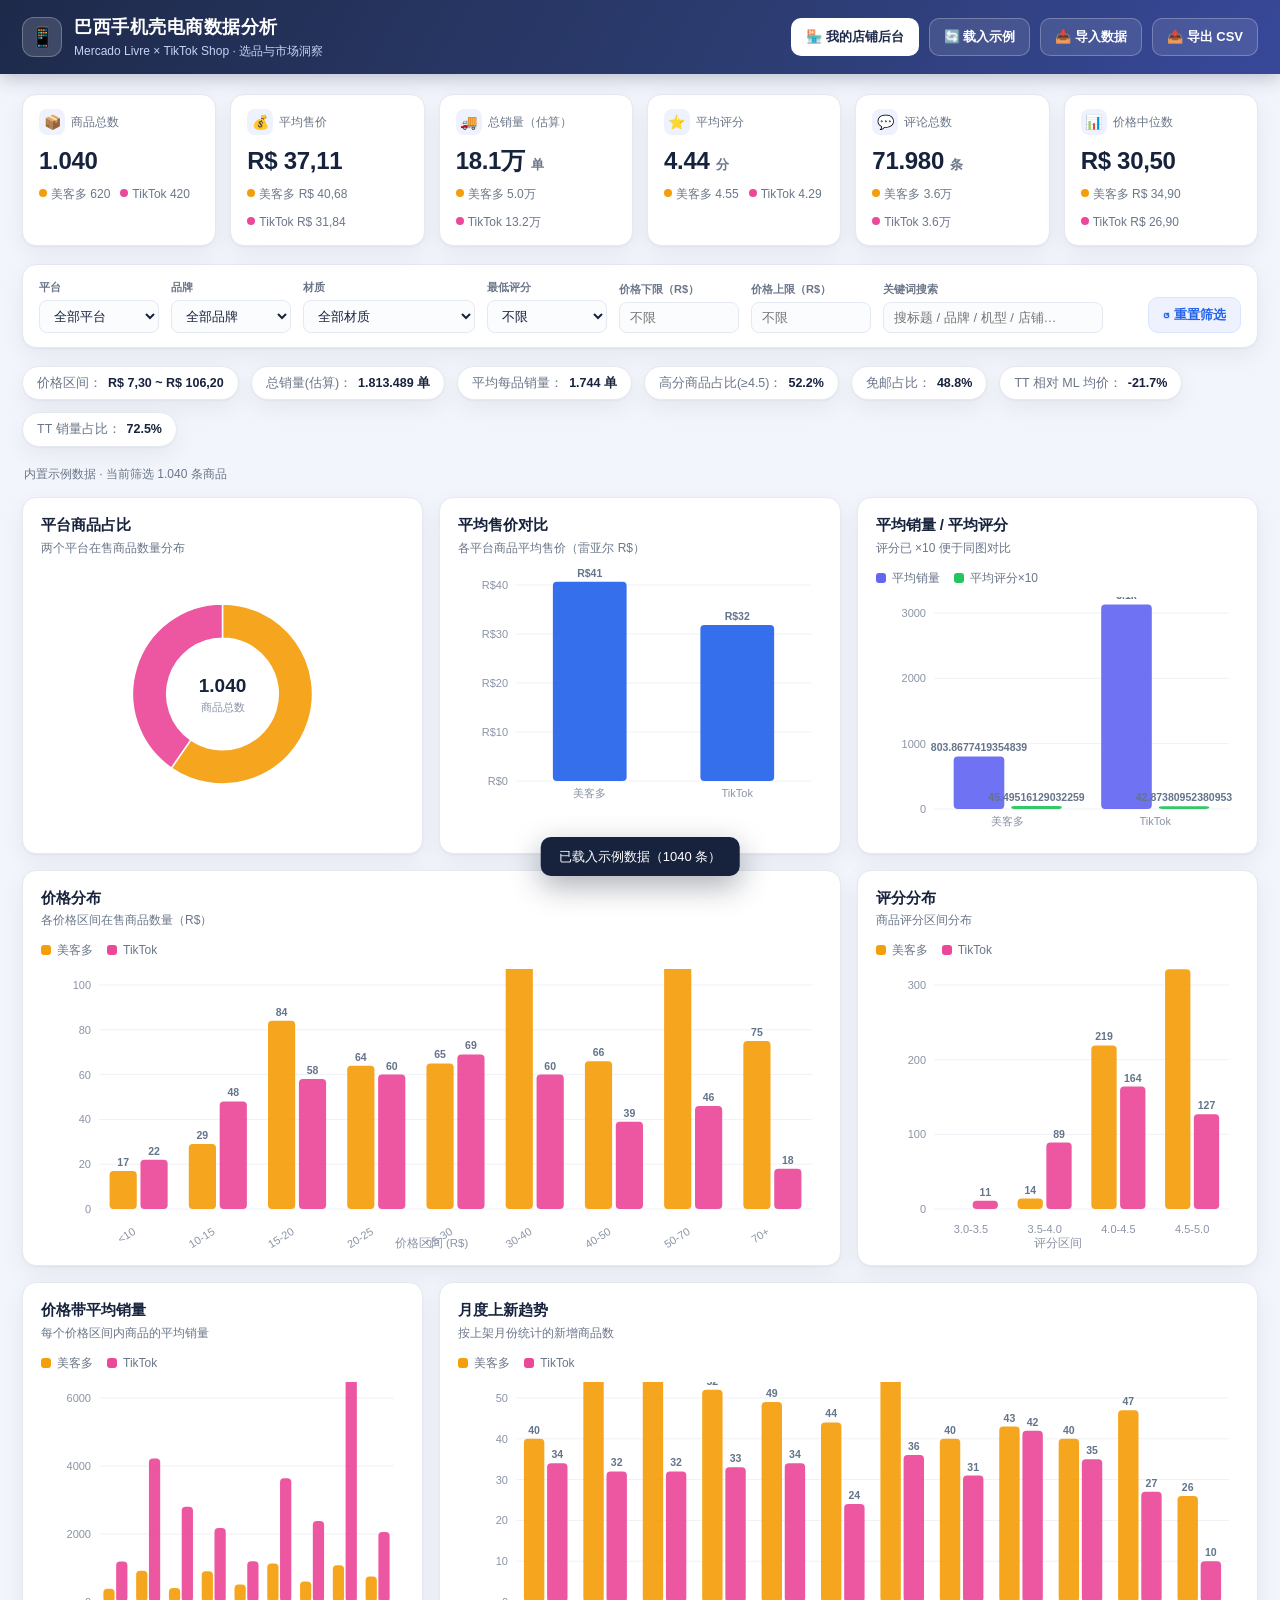
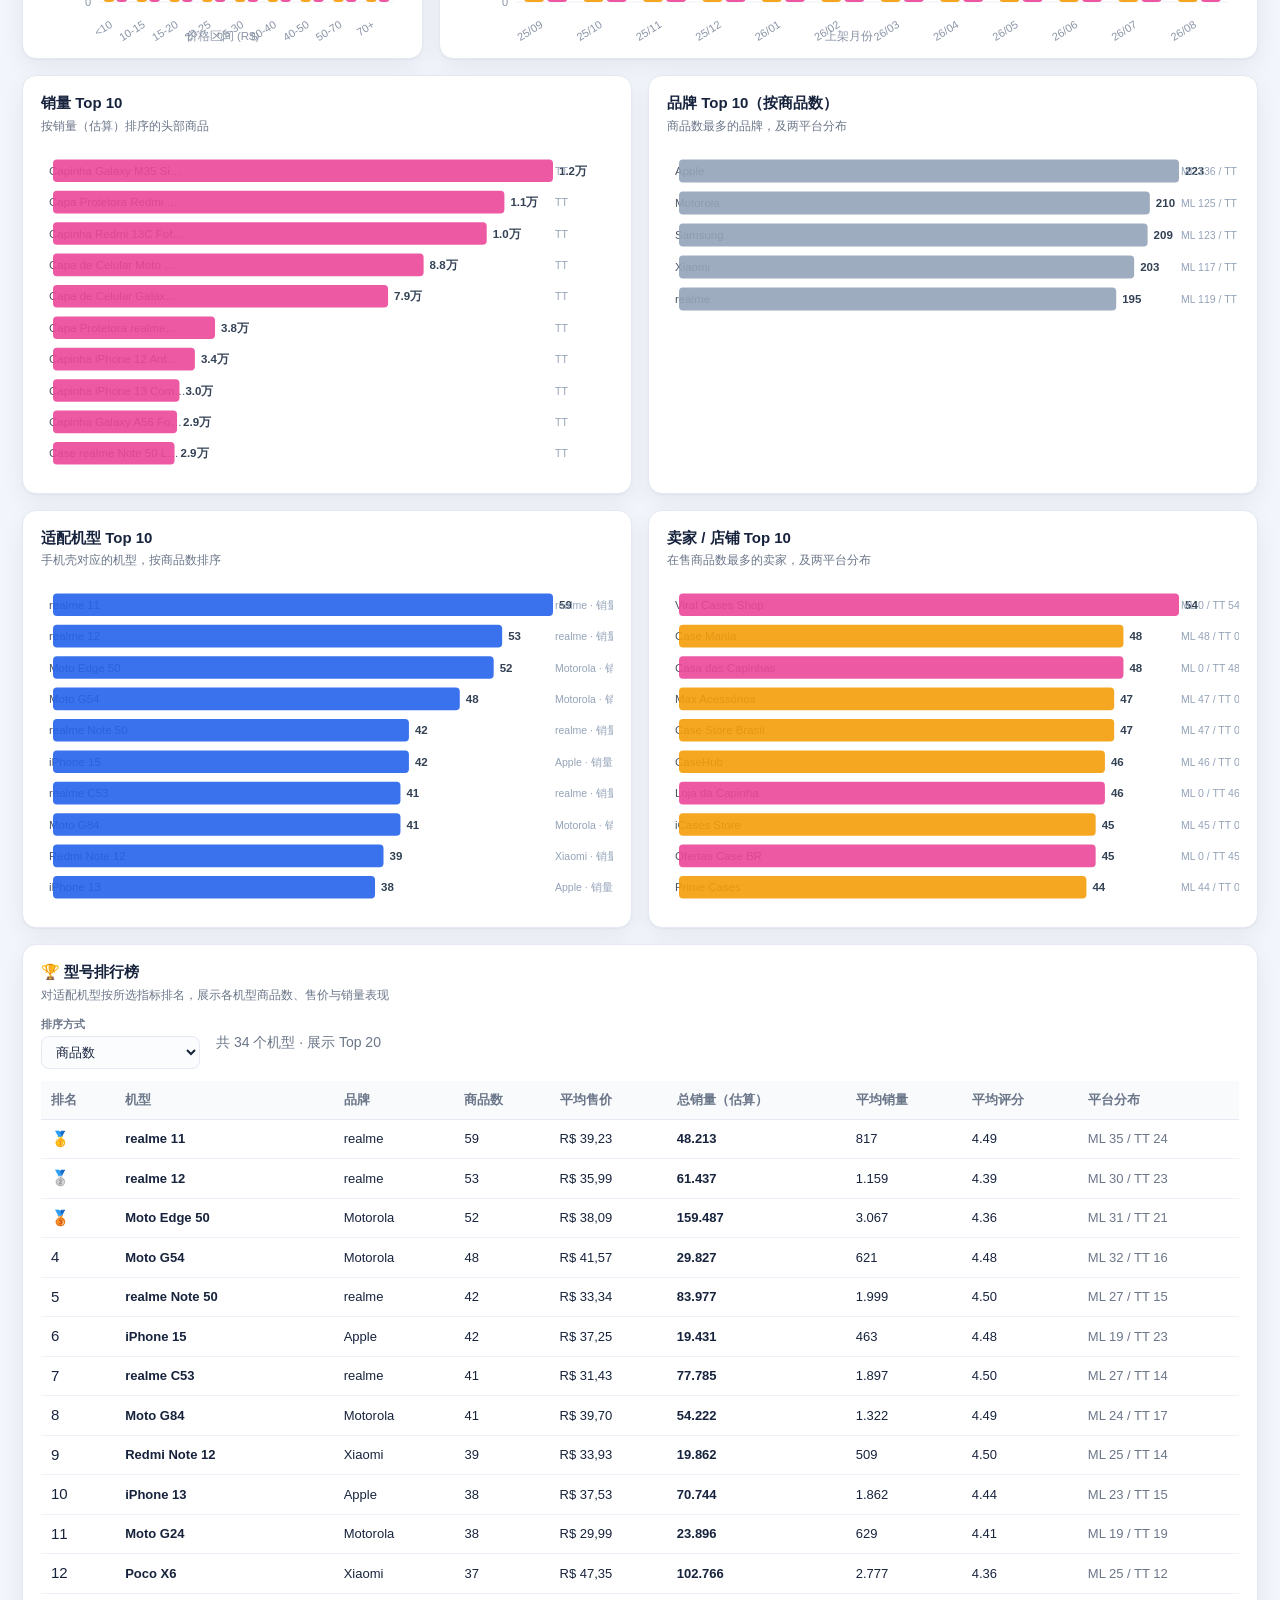
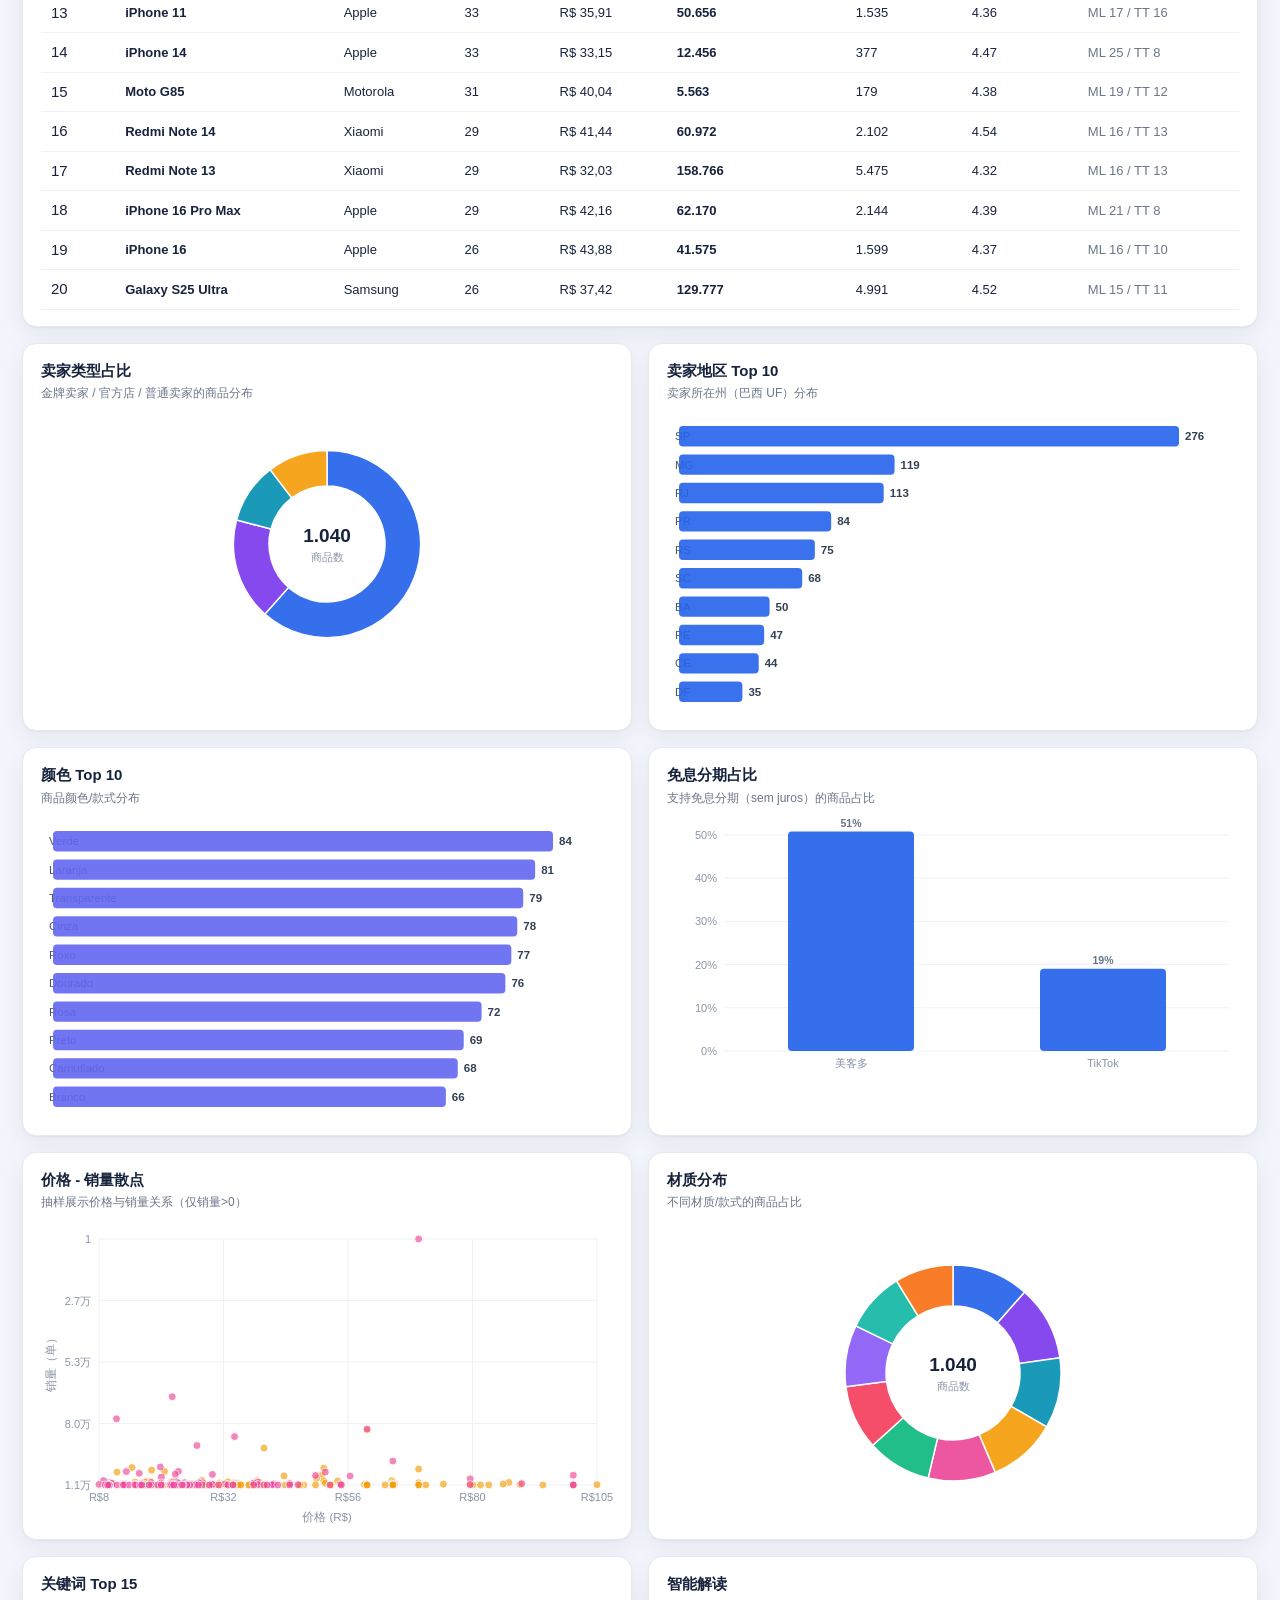
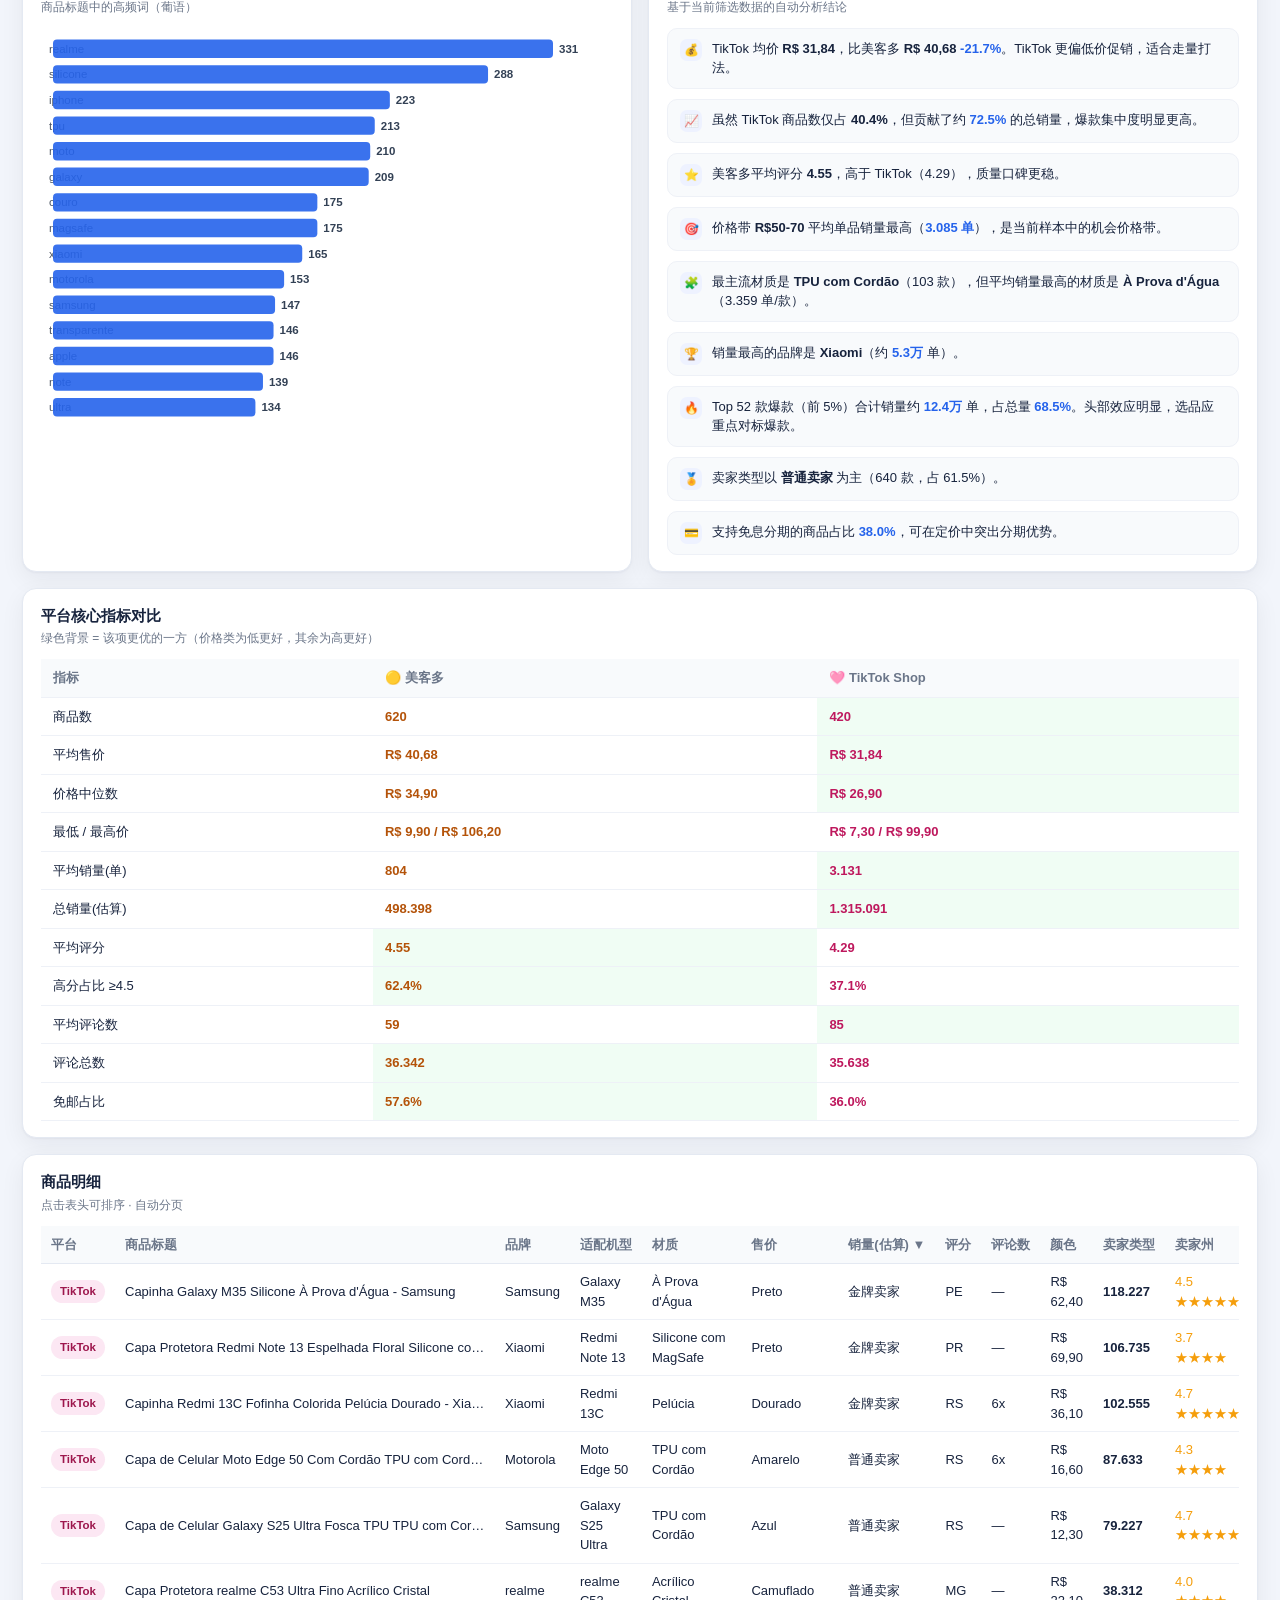
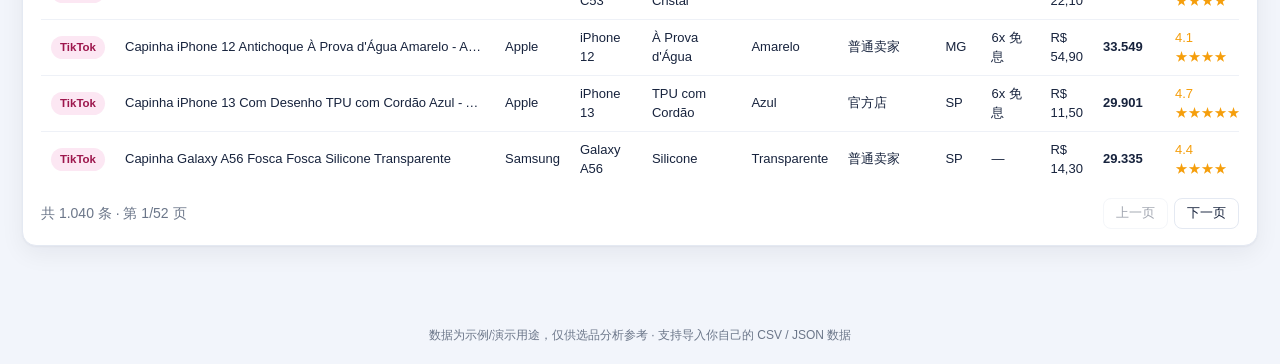
==== index.html @ af6b297b "发布：巴西电商数据分析面板（市场/店铺/智能诊断）" ====
<!DOCTYPE html>
<html lang="zh-CN">
<head>
<meta charset="UTF-8">
<meta name="viewport" content="width=device-width, initial-scale=1">
<title>巴西手机壳电商数据分析 · 美客多 &amp; TikTok</title>
<link rel="stylesheet" href="css/style.css">
</head>
<body>

<!-- 顶部 -->
<header class="app-header">
  <div class="header-inner">
    <div class="brand">
      <div class="logo">📱</div>
      <div>
        <h1>巴西手机壳电商数据分析</h1>
        <div class="sub">Mercado Livre × TikTok Shop · 选品与市场洞察</div>
      </div>
    </div>
    <div class="header-actions">
      <a class="btn btn-primary" href="seller.html">🏪 我的店铺后台</a>
      <button class="btn btn-ghost" id="btn-sample">🔄 载入示例</button>
      <button class="btn btn-ghost" id="btn-import">📥 导入数据</button>
      <button class="btn btn-ghost" id="btn-export">📤 导出 CSV</button>
    </div>
  </div>
</header>

<main class="main">

  <!-- 指标卡 -->
  <section class="kpi-grid">
    <div class="kpi-card" id="kpi-total">
      <div class="kpi-label"><span class="kpi-icon">📦</span>商品总数</div>
      <div class="kpi-value">–</div>
      <div class="kpi-sub"></div>
    </div>
    <div class="kpi-card" id="kpi-price">
      <div class="kpi-label"><span class="kpi-icon">💰</span>平均售价</div>
      <div class="kpi-value">–</div>
      <div class="kpi-sub"></div>
    </div>
    <div class="kpi-card" id="kpi-sales">
      <div class="kpi-label"><span class="kpi-icon">🚚</span>总销量（估算）</div>
      <div class="kpi-value">–</div>
      <div class="kpi-sub"></div>
    </div>
    <div class="kpi-card" id="kpi-rating">
      <div class="kpi-label"><span class="kpi-icon">⭐</span>平均评分</div>
      <div class="kpi-value">–</div>
      <div class="kpi-sub"></div>
    </div>
    <div class="kpi-card" id="kpi-reviews">
      <div class="kpi-label"><span class="kpi-icon">💬</span>评论总数</div>
      <div class="kpi-value">–</div>
      <div class="kpi-sub"></div>
    </div>
    <div class="kpi-card" id="kpi-median">
      <div class="kpi-label"><span class="kpi-icon">📊</span>价格中位数</div>
      <div class="kpi-value">–</div>
      <div class="kpi-sub"></div>
    </div>
  </section>

  <!-- 筛选 -->
  <section class="filter-bar">
    <div class="filter-group">
      <label>平台</label>
      <select id="f-platform">
        <option value="all">全部平台</option>
        <option value="Mercado Livre">美客多</option>
        <option value="TikTok Shop">TikTok Shop</option>
      </select>
    </div>
    <div class="filter-group">
      <label>品牌</label>
      <select id="f-brand"></select>
    </div>
    <div class="filter-group">
      <label>材质</label>
      <select id="f-material"></select>
    </div>
    <div class="filter-group">
      <label>最低评分</label>
      <select id="f-rating">
        <option value="0">不限</option>
        <option value="3">3.0 分以上</option>
        <option value="3.5">3.5 分以上</option>
        <option value="4">4.0 分以上</option>
        <option value="4.5">4.5 分以上</option>
      </select>
    </div>
    <div class="filter-group input-price">
      <label>价格下限（R$）</label>
      <input id="f-min-price" type="number" min="0" placeholder="不限">
    </div>
    <div class="filter-group input-price">
      <label>价格上限（R$）</label>
      <input id="f-max-price" type="number" min="0" placeholder="不限">
    </div>
    <div class="filter-group search">
      <label>关键词搜索</label>
      <input id="f-keyword" type="text" placeholder="搜标题 / 品牌 / 机型 / 店铺…">
    </div>
    <button class="btn btn-soft filter-reset" id="btn-reset">↺ 重置筛选</button>
  </section>

  <!-- 汇总 -->
  <div class="summary-strip" id="summary-strip"></div>
  <div class="muted" id="range-info" style="font-size:12px;margin:2px 2px 14px"></div>

  <!-- 图表 -->
  <section class="charts-grid">

    <div class="panel col-4">
      <h2>平台商品占比</h2>
      <div class="panel-desc">两个平台在售商品数量分布</div>
      <div class="chart-box" id="chart-platform"></div>
    </div>

    <div class="panel col-4">
      <h2>平均售价对比</h2>
      <div class="panel-desc">各平台商品平均售价（雷亚尔 R$）</div>
      <div class="chart-box" id="chart-avg-price"></div>
    </div>

    <div class="panel col-4">
      <h2>平均销量 / 平均评分</h2>
      <div class="panel-desc">评分已 ×10 便于同图对比</div>
      <div class="legend">
        <span class="lg-item"><span class="lg-swatch" style="background:#6366f1"></span>平均销量</span>
        <span class="lg-item"><span class="lg-swatch" style="background:#22c55e"></span>平均评分×10</span>
      </div>
      <div class="chart-box" id="chart-avg-sales"></div>
    </div>

    <div class="panel col-8">
      <h2>价格分布</h2>
      <div class="panel-desc">各价格区间在售商品数量（R$）</div>
      <div class="legend">
        <span class="lg-item"><span class="lg-swatch" style="background:#f59e0b"></span>美客多</span>
        <span class="lg-item"><span class="lg-swatch" style="background:#ec4899"></span>TikTok</span>
      </div>
      <div class="chart-box" id="chart-price-hist"></div>
    </div>

    <div class="panel col-4">
      <h2>评分分布</h2>
      <div class="panel-desc">商品评分区间分布</div>
      <div class="legend">
        <span class="lg-item"><span class="lg-swatch" style="background:#f59e0b"></span>美客多</span>
        <span class="lg-item"><span class="lg-swatch" style="background:#ec4899"></span>TikTok</span>
      </div>
      <div class="chart-box" id="chart-rating-hist"></div>
    </div>

    <div class="panel col-4">
      <h2>价格带平均销量</h2>
      <div class="panel-desc">每个价格区间内商品的平均销量</div>
      <div class="legend">
        <span class="lg-item"><span class="lg-swatch" style="background:#f59e0b"></span>美客多</span>
        <span class="lg-item"><span class="lg-swatch" style="background:#ec4899"></span>TikTok</span>
      </div>
      <div class="chart-box" id="chart-band-sales"></div>
    </div>

    <div class="panel col-8">
      <h2>月度上新趋势</h2>
      <div class="panel-desc">按上架月份统计的新增商品数</div>
      <div class="legend">
        <span class="lg-item"><span class="lg-swatch" style="background:#f59e0b"></span>美客多</span>
        <span class="lg-item"><span class="lg-swatch" style="background:#ec4899"></span>TikTok</span>
      </div>
      <div class="chart-box" id="chart-monthly"></div>
    </div>

    <div class="panel col-6">
      <h2>销量 Top 10</h2>
      <div class="panel-desc">按销量（估算）排序的头部商品</div>
      <div class="chart-box" id="chart-top-sales"></div>
    </div>

    <div class="panel col-6">
      <h2>品牌 Top 10（按商品数）</h2>
      <div class="panel-desc">商品数最多的品牌，及两平台分布</div>
      <div class="chart-box" id="chart-top-brands"></div>
    </div>

    <div class="panel col-6">
      <h2>适配机型 Top 10</h2>
      <div class="panel-desc">手机壳对应的机型，按商品数排序</div>
      <div class="chart-box" id="chart-top-models"></div>
    </div>

    <div class="panel col-6">
      <h2>卖家 / 店铺 Top 10</h2>
      <div class="panel-desc">在售商品数最多的卖家，及两平台分布</div>
      <div class="chart-box" id="chart-top-sellers"></div>
    </div>

    <div class="panel col-12">
      <h2>🏆 型号排行榜</h2>
      <div class="panel-desc">对适配机型按所选指标排名，展示各机型商品数、售价与销量表现</div>
      <div class="rank-toolbar">
        <div class="filter-group">
          <label>排序方式</label>
          <select id="model-rank-sort">
            <option value="n">商品数</option>
            <option value="sales">总销量</option>
            <option value="avgSales">平均销量</option>
            <option value="avgRating">平均评分</option>
            <option value="avgPrice">平均售价（低→高）</option>
          </select>
        </div>
        <span class="muted" id="model-rank-count"></span>
      </div>
      <div class="table-wrap">
        <table class="data-table">
          <thead>
            <tr>
              <th>排名</th><th>机型</th><th>品牌</th><th>商品数</th><th>平均售价</th>
              <th>总销量（估算）</th><th>平均销量</th><th>平均评分</th><th>平台分布</th>
            </tr>
          </thead>
          <tbody id="model-rank-body"></tbody>
        </table>
      </div>
    </div>

    <div class="panel col-6">
      <h2>卖家类型占比</h2>
      <div class="panel-desc">金牌卖家 / 官方店 / 普通卖家的商品分布</div>
      <div class="chart-box" id="chart-seller-type"></div>
    </div>

    <div class="panel col-6">
      <h2>卖家地区 Top 10</h2>
      <div class="panel-desc">卖家所在州（巴西 UF）分布</div>
      <div class="chart-box" id="chart-state-dist"></div>
    </div>

    <div class="panel col-6">
      <h2>颜色 Top 10</h2>
      <div class="panel-desc">商品颜色/款式分布</div>
      <div class="chart-box" id="chart-color-dist"></div>
    </div>

    <div class="panel col-6">
      <h2>免息分期占比</h2>
      <div class="panel-desc">支持免息分期（sem juros）的商品占比</div>
      <div class="chart-box" id="chart-install-free"></div>
    </div>

    <div class="panel col-6">
      <h2>价格 - 销量散点</h2>
      <div class="panel-desc">抽样展示价格与销量关系（仅销量&gt;0）</div>
      <div class="chart-box" id="chart-scatter"></div>
    </div>

    <div class="panel col-6">
      <h2>材质分布</h2>
      <div class="panel-desc">不同材质/款式的商品占比</div>
      <div class="chart-box" id="chart-materials"></div>
    </div>

    <div class="panel col-6">
      <h2>关键词 Top 15</h2>
      <div class="panel-desc">商品标题中的高频词（葡语）</div>
      <div class="chart-box" id="chart-keywords"></div>
    </div>

    <div class="panel col-6">
      <h2>智能解读</h2>
      <div class="panel-desc">基于当前筛选数据的自动分析结论</div>
      <ul class="insights" id="insights"></ul>
    </div>

    <div class="panel col-12">
      <h2>平台核心指标对比</h2>
      <div class="panel-desc">绿色背景 = 该项更优的一方（价格类为低更好，其余为高更好）</div>
      <div class="table-wrap">
        <table class="compare-table">
          <thead>
            <tr><th>指标</th><th>🟡 美客多</th><th>🩷 TikTok Shop</th></tr>
          </thead>
          <tbody id="compare-body"></tbody>
        </table>
      </div>
    </div>

    <div class="panel col-12">
      <h2>商品明细</h2>
      <div class="panel-desc">点击表头可排序 · 自动分页</div>
      <div class="table-wrap" style="max-height:560px;overflow:auto">
        <table class="data-table">
          <thead id="table-head"></thead>
          <tbody id="table-body"></tbody>
        </table>
      </div>
      <div class="pager" id="pager"><span id="table-count" style="display:none"></span></div>
    </div>

  </section>
</main>

<footer class="app-footer">
  数据为示例/演示用途，仅供选品分析参考 · 支持导入你自己的 CSV / JSON 数据
</footer>

<!-- 导入弹窗 -->
<div class="modal-mask" id="modal-import">
  <div class="modal">
    <button class="mask-close" data-close aria-label="关闭">✕</button>
    <h3>📥 导入数据</h3>
    <div class="modal-sub">支持 <b>.csv</b> 或 <b>.json</b> 文件；导入后替换当前数据，可随时点「载入示例」恢复。</div>
    <div class="drop" id="import-drop">
      <div style="font-size:30px">📂</div>
      <div><b>点击选择文件</b>，或将文件拖拽到此处</div>
      <div class="muted" style="font-size:12px;margin-top:4px">推荐 UTF-8 编码</div>
      <input type="file" id="import-file" accept=".csv,.json">
    </div>
    <div class="form-row">
      <label>或直接粘贴 JSON 数据</label>
      <textarea id="import-json" placeholder='[{"platform":"Mercado Livre","title":"Capa de Celular ...","price_brl":24.9,"sales":1500,"rating":4.7}]'></textarea>
    </div>
    <div class="hint">
      字段说明：<code>platform</code>（Mercado Livre / TikTok Shop）、<code>title</code>、<code>brand</code>、<code>model</code>、<code>material</code>、
      <code>price_brl</code>、<code>sales</code>、<code>rating</code>、<code>reviews</code>、<code>seller</code>、<code>listed_date</code>、<code>shipping_free</code>。
      <button class="btn btn-soft" id="btn-template" style="padding:3px 9px;font-size:12px;margin-left:6px">⬇ 下载 CSV 模板</button>
    </div>
    <div class="modal-actions">
      <button class="btn btn-ghost" data-close>取消</button>
      <button class="btn btn-soft" id="btn-apply-json">载入粘贴数据</button>
    </div>
  </div>
</div>

<script src="js/data.js"></script>
<script src="js/charts.js"></script>
<script src="js/app.js"></script>
</body>
</html>
---- css/style.css ----
/* ============ 基础 ============ */
:root {
  --bg: #f2f5fb;
  --card: #ffffff;
  --border: #e4e9f2;
  --text: #17233d;
  --muted: #6b7689;
  --primary: #2563eb;
  --ml: #f59e0b;
  --tt: #ec4899;
  --ok: #10b981;
  --shadow: 0 1px 2px rgba(16,24,40,.04), 0 8px 24px rgba(16,24,40,.06);
  --radius: 14px;
}
* { box-sizing: border-box; margin: 0; padding: 0; }
html { font-size: 14px; }
body {
  font-family: "Segoe UI", "PingFang SC", "Microsoft YaHei", "Helvetica Neue", Arial, sans-serif;
  background: var(--bg);
  color: var(--text);
  line-height: 1.5;
}
a { color: var(--primary); text-decoration: none; }
button { font-family: inherit; cursor: pointer; }

/* ============ 顶部 ============ */
.app-header {
  position: sticky; top: 0; z-index: 30;
  background: linear-gradient(120deg, #1e2a4a 0%, #2b3b6e 55%, #38489a 100%);
  color: #fff;
  box-shadow: 0 4px 18px rgba(20,30,70,.25);
}
.header-inner {
  max-width: 1440px; margin: 0 auto; padding: 14px 22px;
  display: flex; align-items: center; gap: 16px; flex-wrap: wrap;
}
.brand { display: flex; align-items: center; gap: 12px; min-width: 0; }
.brand .logo {
  width: 40px; height: 40px; border-radius: 12px; flex: none;
  background: rgba(255,255,255,.14); border: 1px solid rgba(255,255,255,.25);
  display: flex; align-items: center; justify-content: center;
  font-size: 20px;
}
.brand h1 { font-size: 18px; font-weight: 700; letter-spacing: .5px; white-space: nowrap; }
.brand .sub { font-size: 12px; color: #c6d2f5; margin-top: 1px; }
.header-actions { margin-left: auto; display: flex; gap: 10px; flex-wrap: wrap; }

.btn {
  display: inline-flex; align-items: center; gap: 6px;
  border: 1px solid transparent; border-radius: 10px;
  padding: 8px 14px; font-size: 13px; font-weight: 600;
  transition: all .15s ease;
}
.btn-primary { background: #fff; color: #1e2a4a; }
.btn-primary:hover { background: #eef2ff; }
.btn-ghost { background: rgba(255,255,255,.1); color: #fff; border-color: rgba(255,255,255,.25); }
.btn-ghost:hover { background: rgba(255,255,255,.2); }
.btn-soft { background: #eef2ff; color: var(--primary); border-color: #dbe4ff; }
.btn-soft:hover { background: #e0e9ff; }
.btn:disabled { opacity: .5; cursor: not-allowed; }

/* ============ 主体 ============ */
.main { max-width: 1440px; margin: 0 auto; padding: 20px 22px 60px; }

/* 指标卡 */
.kpi-grid {
  display: grid; grid-template-columns: repeat(6, 1fr); gap: 14px; margin-bottom: 18px;
}
@media (max-width: 1200px) { .kpi-grid { grid-template-columns: repeat(3, 1fr); } }
@media (max-width: 640px) { .kpi-grid { grid-template-columns: repeat(2, 1fr); } }
.kpi-card {
  background: var(--card); border: 1px solid var(--border); border-radius: var(--radius);
  padding: 14px 16px; box-shadow: var(--shadow); position: relative; overflow: hidden;
}
.kpi-card .kpi-label { font-size: 12px; color: var(--muted); display: flex; align-items: center; gap: 6px; }
.kpi-card .kpi-icon { width: 26px; height: 26px; border-radius: 8px; display: inline-flex; align-items: center; justify-content: center; font-size: 14px; background: #eef2ff; }
.kpi-card .kpi-value { font-size: 24px; font-weight: 700; margin-top: 8px; letter-spacing: -.3px; }
.kpi-card .kpi-value small { font-size: 13px; font-weight: 600; color: var(--muted); }
.kpi-card .kpi-sub { font-size: 12px; color: var(--muted); margin-top: 6px; display: flex; gap: 10px; flex-wrap: wrap; }
.kpi-card .kpi-sub .dot { display: inline-block; width: 8px; height: 8px; border-radius: 50%; margin-right: 4px; vertical-align: 1px; }
.kpi-card .delta { font-weight: 600; }

/* 筛选栏 */
.filter-bar {
  background: var(--card); border: 1px solid var(--border); border-radius: var(--radius);
  box-shadow: var(--shadow); padding: 14px 16px; margin-bottom: 18px;
  display: flex; gap: 12px; flex-wrap: wrap; align-items: flex-end;
}
.filter-group { display: flex; flex-direction: column; gap: 4px; }
.filter-group label { font-size: 11px; color: var(--muted); font-weight: 600; }
.filter-group select, .filter-group input {
  border: 1px solid var(--border); border-radius: 8px; padding: 7px 10px; font-size: 13px;
  background: #fbfcfe; color: var(--text); outline: none; min-width: 120px;
}
.filter-group select:focus, .filter-group input:focus { border-color: var(--primary); box-shadow: 0 0 0 3px rgba(37,99,235,.12); }
.filter-group.input-price input { width: 92px; }
.filter-group.search input { width: 220px; }
.filter-reset { margin-left: auto; }

/* 统计小结条 */
.summary-strip {
  display: flex; gap: 12px; flex-wrap: wrap; margin-bottom: 18px;
}
.summary-chip {
  background: var(--card); border: 1px solid var(--border); border-radius: 999px;
  padding: 7px 14px; font-size: 12.5px; color: var(--muted); box-shadow: var(--shadow);
  display: inline-flex; align-items: center; gap: 6px;
}
.summary-chip b { color: var(--text); }

/* 图表网格 */
.charts-grid {
  display: grid; grid-template-columns: repeat(12, 1fr); gap: 16px;
}
.panel {
  background: var(--card); border: 1px solid var(--border); border-radius: var(--radius);
  box-shadow: var(--shadow); padding: 16px 18px;
  display: flex; flex-direction: column;
}
.panel.col-4 { grid-column: span 4; }
.panel.col-6 { grid-column: span 6; }
.panel.col-8 { grid-column: span 8; }
.panel.col-12 { grid-column: span 12; }
@media (max-width: 1000px) { .panel.col-4, .panel.col-6, .panel.col-8, .panel.col-12 { grid-column: span 12; } }
.panel h2 { font-size: 15px; font-weight: 700; margin-bottom: 2px; display: flex; align-items: center; gap: 8px; }
.panel .panel-desc { font-size: 12px; color: var(--muted); margin-bottom: 12px; }
.chart-box { flex: 1; position: relative; min-height: 240px; }
.chart-box svg { width: 100%; height: 100%; display: block; }
.legend { display: flex; gap: 14px; flex-wrap: wrap; font-size: 12px; color: var(--muted); margin-bottom: 10px; }
.legend .lg-item { display: inline-flex; align-items: center; gap: 6px; }
.legend .lg-swatch { width: 10px; height: 10px; border-radius: 3px; }

/* 表格 */
.table-wrap { overflow-x: auto; }
table.data-table { width: 100%; border-collapse: collapse; font-size: 13px; }
.data-table thead th {
  position: sticky; top: 0; background: #f8fafc; color: var(--muted);
  font-weight: 600; text-align: left; padding: 9px 10px; white-space: nowrap;
  border-bottom: 1px solid var(--border); cursor: pointer; user-select: none;
}
.data-table thead th:hover { color: var(--primary); }
.data-table tbody td { padding: 8px 10px; border-bottom: 1px solid #eef1f7; vertical-align: middle; }
.data-table tbody tr:hover { background: #f8faff; }
.platform-badge {
  display: inline-flex; align-items: center; gap: 5px; padding: 3px 9px; border-radius: 999px;
  font-size: 11.5px; font-weight: 600; white-space: nowrap;
}
.platform-badge.ml { background: #fef3c7; color: #92400e; }
.platform-badge.tt { background: #fce7f3; color: #9d174d; }
.title-cell { max-width: 380px; overflow: hidden; text-overflow: ellipsis; white-space: nowrap; }
.rating-stars { color: #f59e0b; }
.pager { display: flex; align-items: center; justify-content: space-between; margin-top: 12px; gap: 10px; flex-wrap: wrap; }
.pager .pager-btns { display: flex; gap: 6px; }
.pager button {
  border: 1px solid var(--border); background: #fff; border-radius: 8px; padding: 6px 12px;
  font-size: 12.5px; color: var(--text);
}
.pager button:hover:not(:disabled) { border-color: var(--primary); color: var(--primary); }
.pager button:disabled { opacity: .4; cursor: not-allowed; }

/* 对比表 */
.compare-table { width: 100%; border-collapse: collapse; font-size: 13px; }
.compare-table th, .compare-table td { padding: 9px 12px; border-bottom: 1px solid #eef1f7; text-align: left; }
.compare-table th { color: var(--muted); font-weight: 600; background: #f8fafc; }
.compare-table td.ml { color: #b45309; font-weight: 700; }
.compare-table td.tt { color: #be185d; font-weight: 700; }
.compare-table td.winner { background: #f0fdf4; }

/* 智能解读 */
.insights { list-style: none; display: flex; flex-direction: column; gap: 10px; }
.insights li {
  display: flex; gap: 10px; align-items: flex-start; font-size: 13px;
  padding: 10px 12px; border-radius: 10px; background: #f8fafc; border: 1px solid #eef1f7;
}
.insights li .ic { flex: none; width: 22px; height: 22px; border-radius: 7px; display: flex; align-items: center; justify-content: center; font-size: 12px; }
.insights li b { color: var(--text); }
.insights li .num { color: var(--primary); font-weight: 700; }

/* 弹窗 */
.modal-mask {
  position: fixed; inset: 0; background: rgba(15,23,42,.45); z-index: 60;
  display: none; align-items: center; justify-content: center; padding: 20px;
}
.modal-mask.show { display: flex; }
.modal {
  background: #fff; border-radius: 16px; max-width: 620px; width: 100%;
  max-height: 86vh; overflow: auto; box-shadow: 0 24px 60px rgba(15,23,42,.3);
  padding: 22px;
}
.modal h3 { font-size: 16px; margin-bottom: 6px; }
.modal .modal-sub { font-size: 12.5px; color: var(--muted); margin-bottom: 14px; }
.modal .drop {
  border: 2px dashed #cbd5e1; border-radius: 12px; padding: 26px; text-align: center;
  color: var(--muted); cursor: pointer; transition: all .15s ease;
}
.modal .drop:hover, .modal .drop.drag { border-color: var(--primary); background: #f5f8ff; color: var(--primary); }
.modal .drop input { display: none; }
.modal textarea {
  width: 100%; min-height: 160px; border: 1px solid var(--border); border-radius: 10px;
  padding: 10px; font-size: 12px; font-family: ui-monospace, Consolas, monospace; outline: none;
}
.modal .form-row { margin-top: 12px; }
.modal .form-row label { font-size: 12px; color: var(--muted); display: block; margin-bottom: 6px; font-weight: 600; }
.modal .modal-actions { display: flex; justify-content: flex-end; gap: 10px; margin-top: 16px; }
.modal .modal-actions .btn-ghost { color: var(--text); border-color: var(--border); background: #fff; }
.modal .modal-actions .btn-ghost:hover { background: #f1f5f9; }
.modal .hint { font-size: 12px; color: var(--muted); background: #f8fafc; border-radius: 8px; padding: 10px 12px; margin-top: 12px; }
.modal .hint code { background: #eef2f7; padding: 1px 5px; border-radius: 4px; font-size: 11.5px; }

/* 页脚 */
.app-footer { text-align: center; color: var(--muted); font-size: 12px; padding: 20px; }

/* 工具提示 */
.chart-tooltip {
  position: absolute; pointer-events: none; z-index: 20;
  background: rgba(15,23,42,.92); color: #fff; padding: 7px 11px; border-radius: 8px;
  font-size: 12px; line-height: 1.45; white-space: nowrap; opacity: 0;
  transition: opacity .12s ease; box-shadow: 0 6px 18px rgba(15,23,42,.25);
}
.chart-tooltip.show { opacity: 1; }

.toast {
  position: fixed; bottom: 24px; left: 50%; transform: translateX(-50%) translateY(20px);
  background: #17233d; color: #fff; padding: 10px 18px; border-radius: 10px; font-size: 13px;
  z-index: 80; opacity: 0; pointer-events: none; transition: all .25s ease; box-shadow: 0 10px 30px rgba(15,23,42,.35);
}
.toast.show { opacity: 1; transform: translateX(-50%) translateY(0); }
.toast.err { background: #b91c1c; }

.muted { color: var(--muted); }
.center { text-align: center; }
.mt8 { margin-top: 8px; }
.mt16 { margin-top: 16px; }
.flex { display: flex; align-items: center; gap: 8px; }

.modal { position: relative; }
.mask-close { position: absolute; top: 12px; right: 12px; border: none; background: #f1f5f9; width: 28px; height: 28px; border-radius: 8px; font-size: 14px; color: #64748b; cursor: pointer; }
.mask-close:hover { background: #e2e8f0; }

.rank-toolbar { display: flex; align-items: center; gap: 16px; margin-bottom: 12px; flex-wrap: wrap; }
.rank-cell { font-size: 15px; }


/* ============ 智能诊断页 ============ */
.score-banner {
  background: linear-gradient(120deg, #1e2a4a 0%, #2b3b6e 100%);
  border-radius: 16px; padding: 22px 26px; color: #fff;
  display: flex; align-items: center; gap: 24px; flex-wrap: wrap;
  box-shadow: 0 8px 24px rgba(20,30,70,.25);
}
.score-ring {
  width: 96px; height: 96px; border-radius: 50%; flex: none;
  display: flex; align-items: center; justify-content: center;
  font-size: 34px; font-weight: 800; color: #fff;
  box-shadow: inset 0 0 0 6px rgba(255,255,255,.25);
}
.score-info { flex: 1; min-width: 240px; }
.score-title { font-size: 20px; font-weight: 800; }
.score-desc { font-size: 13px; color: #c6d2f5; margin-top: 6px; line-height: 1.6; }
.score-tags { display: flex; gap: 8px; flex-wrap: wrap; }
.tag { padding: 5px 10px; border-radius: 999px; font-size: 12px; font-weight: 600; }
.tag-bad { background: #ef4444; color: #fff; }
.tag-warn { background: #f59e0b; color: #fff; }
.tag-good { background: #10b981; color: #fff; }

.funnel-wrap { padding: 6px 2px; }
.funnel-title { font-size: 13px; font-weight: 700; color: var(--muted); margin-bottom: 8px; }
.funnel-row { display: flex; align-items: center; gap: 12px; height: 40px; position: relative; }
.funnel-bar {
  height: 26px; border-radius: 8px; background: linear-gradient(90deg, #2563eb, #60a5fa);
  min-width: 14px; opacity: .9;
}
.funnel-row:nth-child(odd) .funnel-bar { background: linear-gradient(90deg, #f59e0b, #fbbf24); }
.funnel-label { position: absolute; left: 14px; font-size: 12.5px; color: #fff; font-weight: 600; text-shadow: 0 1px 2px rgba(0,0,0,.3); }
.funnel-val { margin-left: auto; font-size: 13px; font-weight: 700; color: var(--text); min-width: 90px; text-align: right; }
.funnel-conv { font-size: 11.5px; color: var(--muted); text-align: center; padding: 3px 0 7px; }

.checks-grid { display: grid; grid-template-columns: repeat(3, 1fr); gap: 14px; }
@media (max-width: 1000px) { .checks-grid { grid-template-columns: repeat(2, 1fr); } }
@media (max-width: 640px) { .checks-grid { grid-template-columns: 1fr; } }
.check-card {
  border: 1px solid var(--border); border-radius: 12px; padding: 14px 16px;
  background: #fbfcfe; display: flex; flex-direction: column; gap: 8px;
}
.check-head { display: flex; align-items: center; gap: 8px; }
.check-icon { font-size: 16px; }
.check-title { font-weight: 700; font-size: 13.5px; flex: 1; }
.check-status { font-size: 11px; font-weight: 700; padding: 3px 9px; border-radius: 999px; }
.check-status.good { background: #d1fae5; color: #065f46; }
.check-status.warn { background: #fef3c7; color: #92400e; }
.check-status.bad { background: #fee2e2; color: #991b1b; }
.check-value { font-size: 18px; font-weight: 800; }
.check-score-bar { height: 7px; border-radius: 4px; background: #eef1f7; overflow: hidden; }
.check-score-fill { height: 100%; border-radius: 4px; }
.check-advice { font-size: 12px; color: var(--muted); line-height: 1.55; }

.rate-badge { display: inline-flex; padding: 2px 9px; border-radius: 999px; font-size: 11.5px; font-weight: 700; }
.rate-badge.r-good { background: #d1fae5; color: #065f46; }
.rate-badge.r-warn { background: #fef3c7; color: #92400e; }
.rate-badge.r-bad { background: #fee2e2; color: #991b1b; }

.action-list { list-style: none; display: flex; flex-direction: column; gap: 10px; }
.action-list li {
  display: flex; gap: 10px; align-items: flex-start; font-size: 13px;
  padding: 11px 14px; border-radius: 10px; background: #f8fafc; border: 1px solid #eef1f7;
}
.action-list li .ic { flex: none; }
.action-list li b { color: var(--text); }
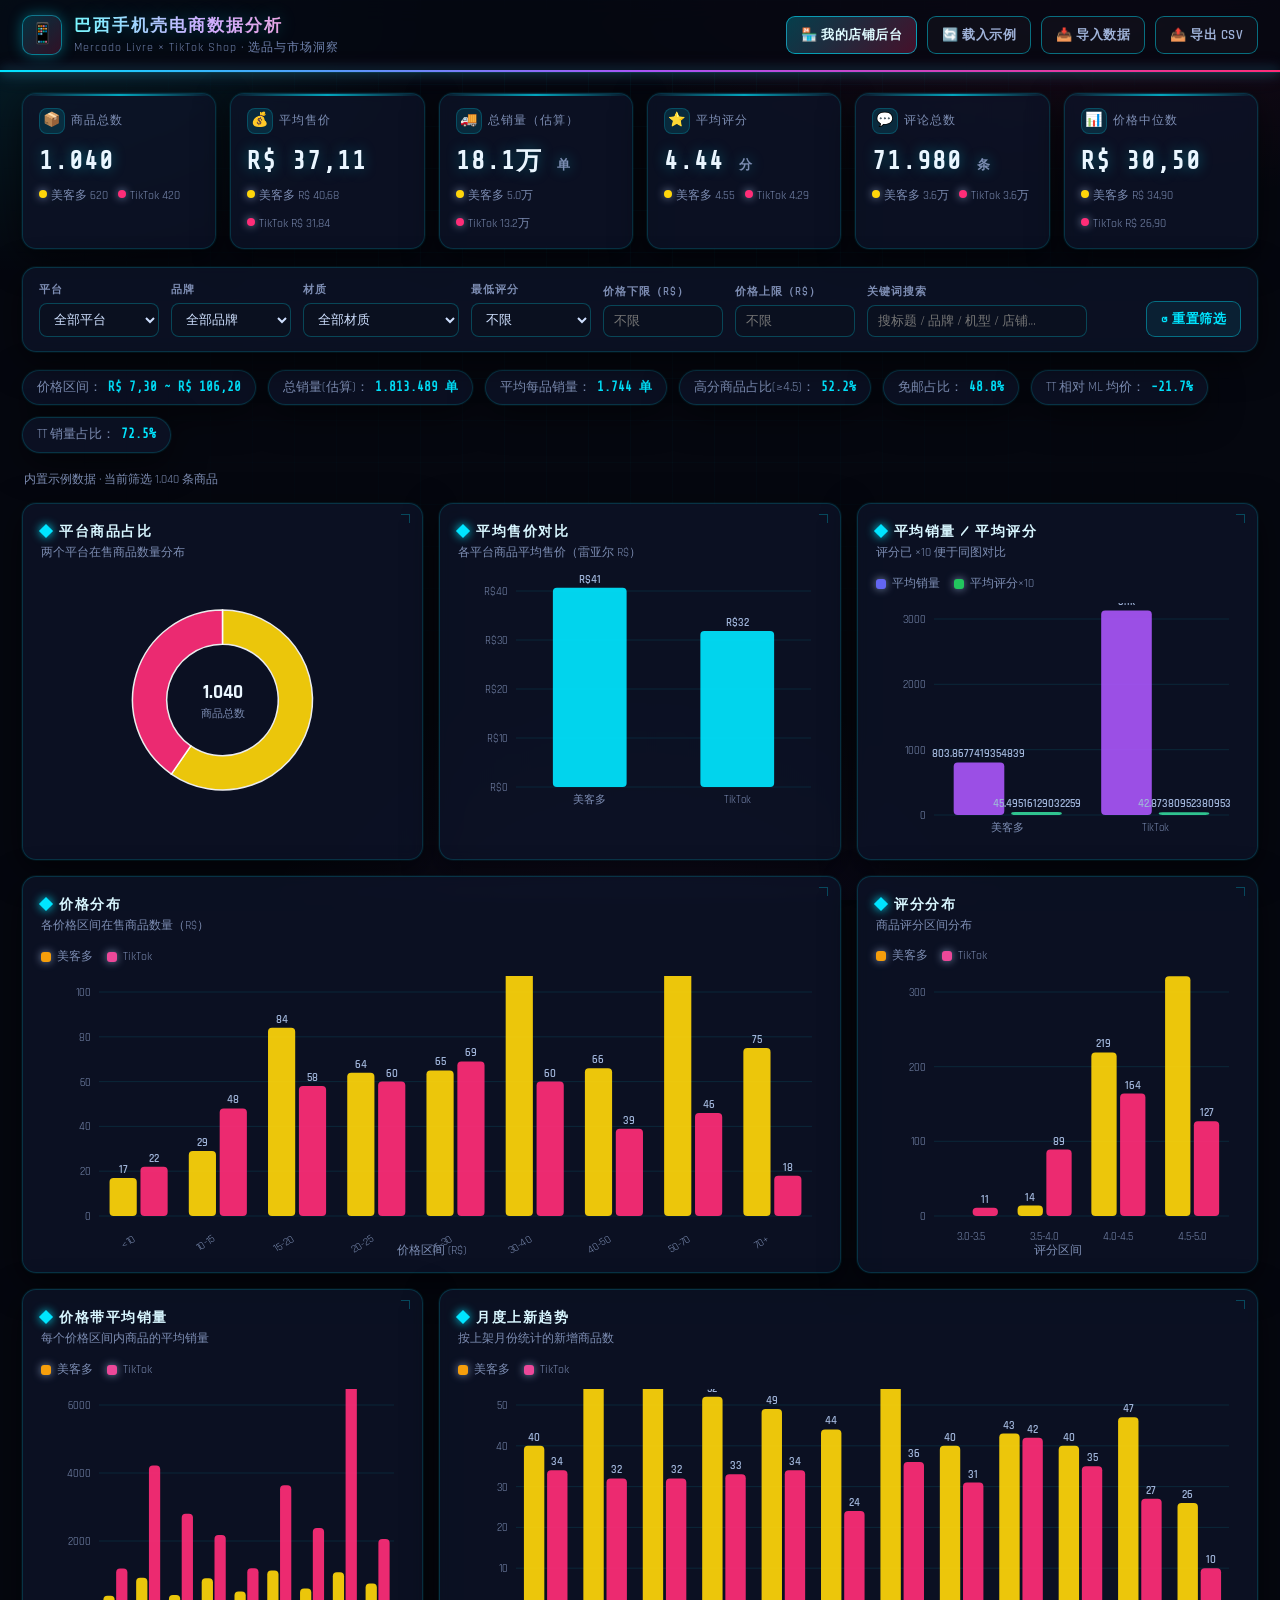
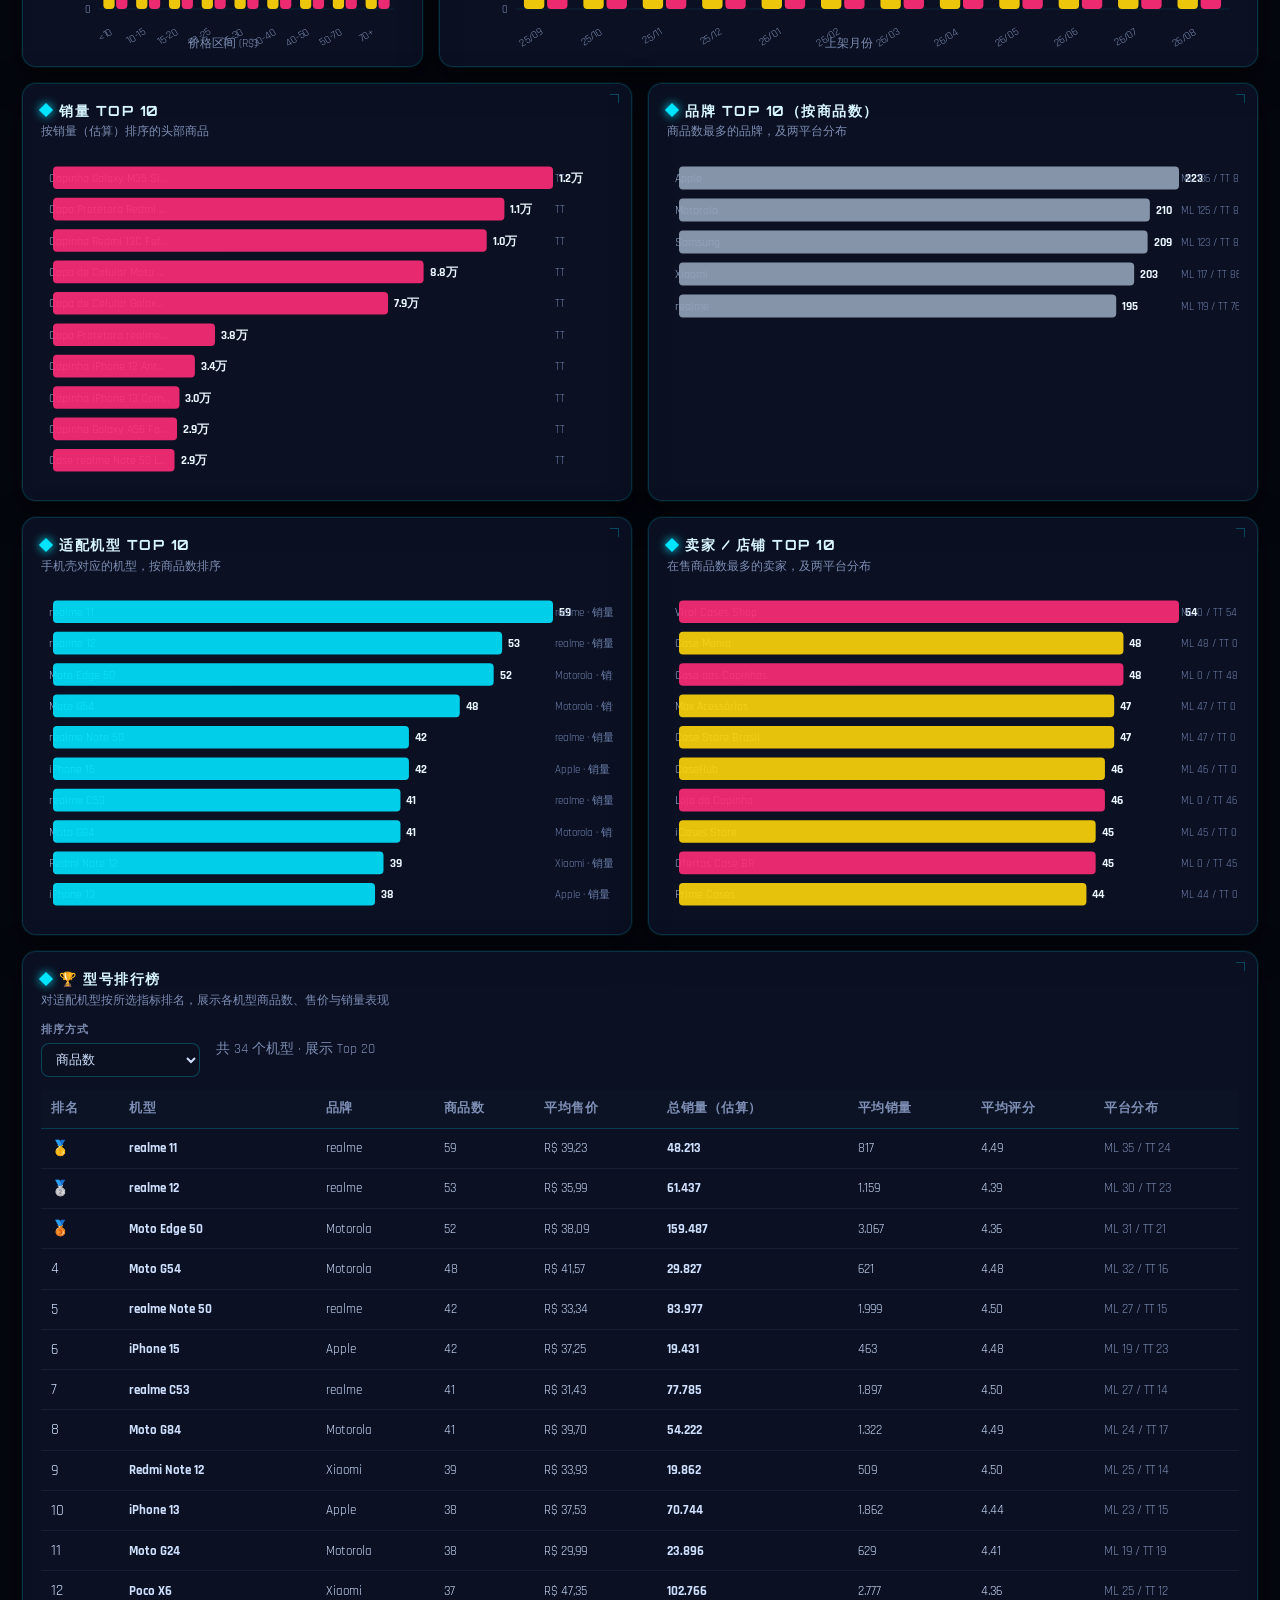
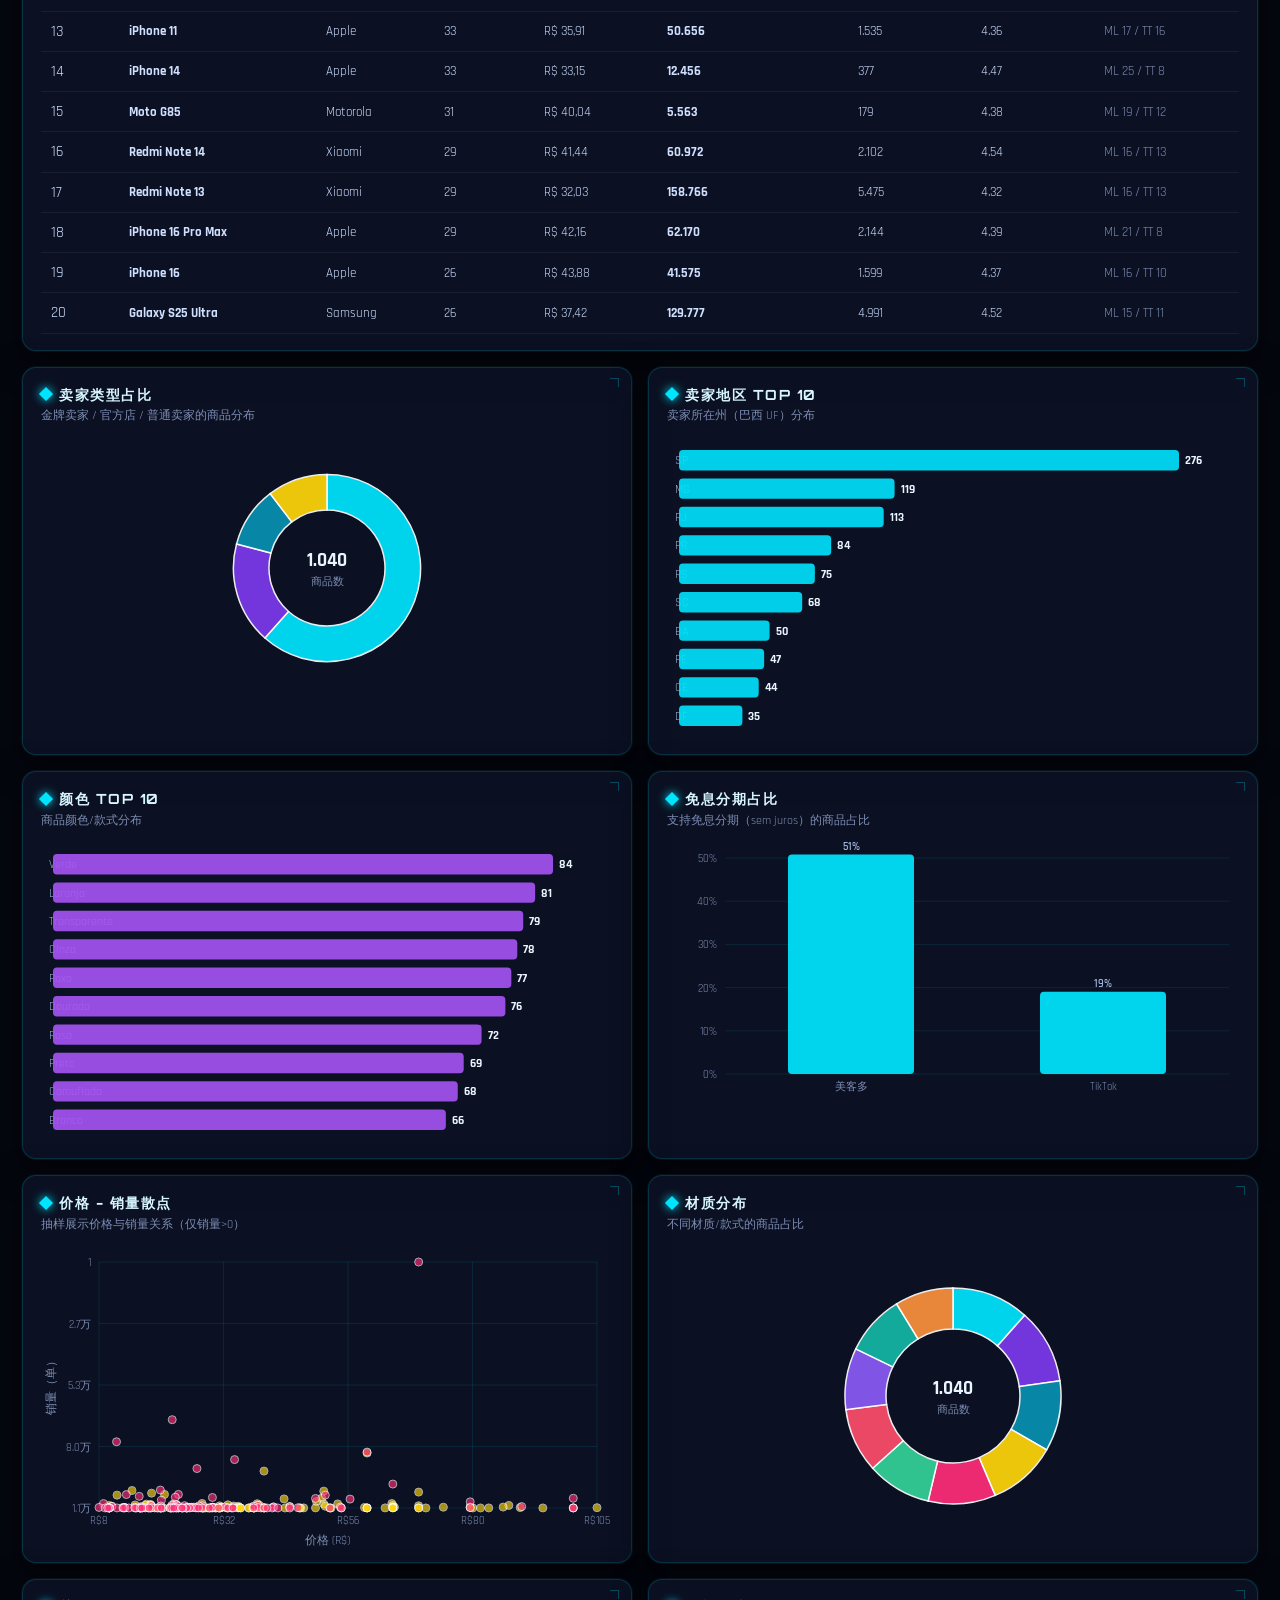
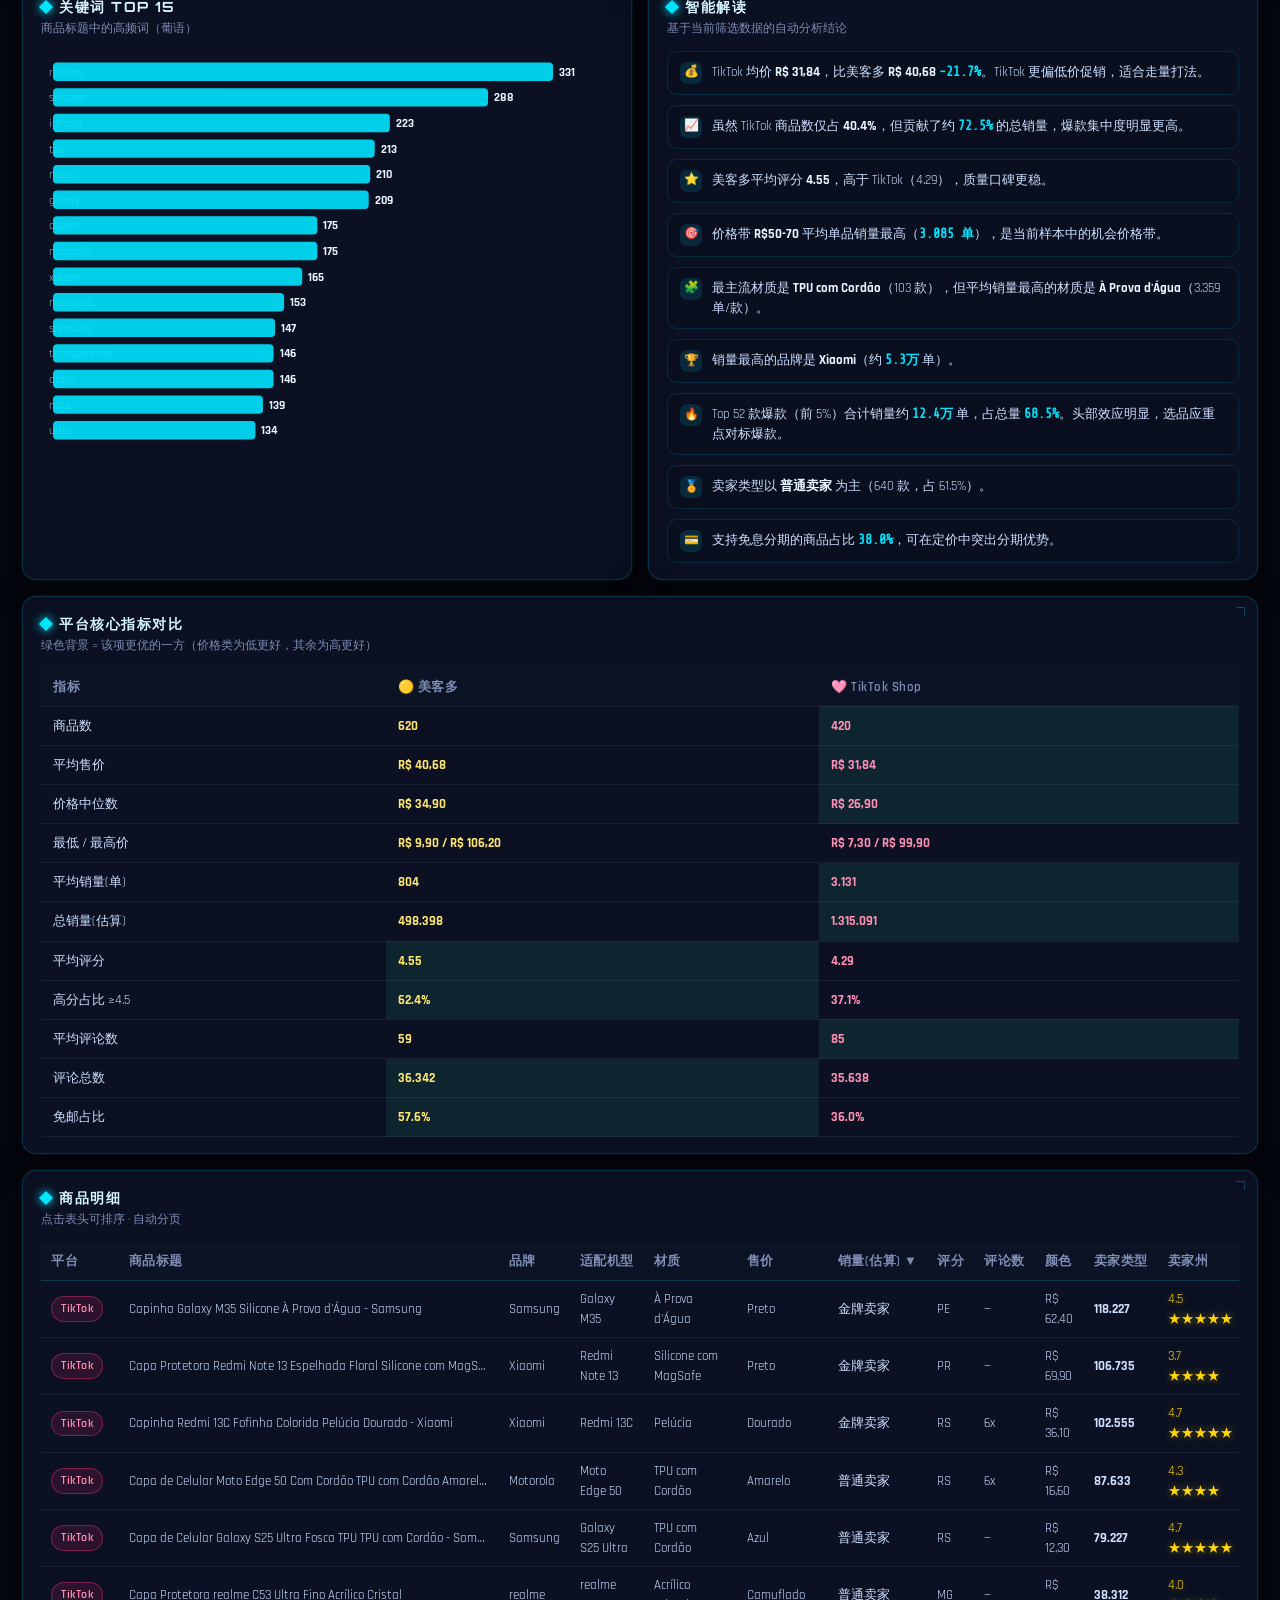
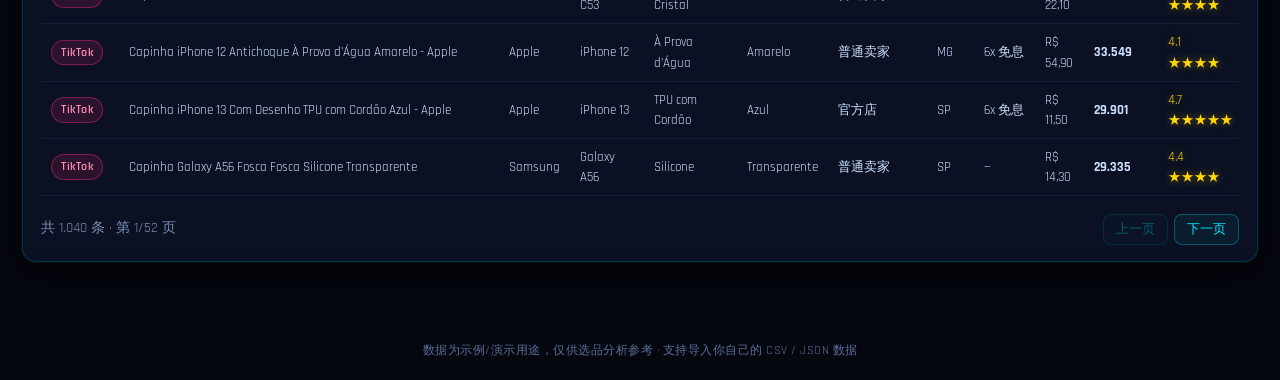
==== commit 4164b82a: "改版：赛博朋克霓虹科技风主题" ====
--- a/index.html
+++ b/index.html
@@ -4,6 +4,9 @@
 <meta charset="UTF-8">
 <meta name="viewport" content="width=device-width, initial-scale=1">
 <title>巴西手机壳电商数据分析 · 美客多 &amp; TikTok</title>
+<link rel="preconnect" href="https://fonts.googleapis.com">
+<link rel="preconnect" href="https://fonts.gstatic.com" crossorigin>
+<link href="https://fonts.googleapis.com/css2?family=Orbitron:wght@500;700;800&family=Rajdhani:wght@400;600;700&family=Share+Tech+Mono&display=swap" rel="stylesheet">
 <link rel="stylesheet" href="css/style.css">
 </head>
 <body>
--- a/css/style.css
+++ b/css/style.css
@@ -1,63 +1,116 @@
-/* ============ 基础 ============ */
+/* =========================================================
+ * 赛博朋克 · 霓虹科技风主题
+ * ========================================================= */
 :root {
-  --bg: #f2f5fb;
-  --card: #ffffff;
-  --border: #e4e9f2;
-  --text: #17233d;
-  --muted: #6b7689;
-  --primary: #2563eb;
-  --ml: #f59e0b;
-  --tt: #ec4899;
-  --ok: #10b981;
-  --shadow: 0 1px 2px rgba(16,24,40,.04), 0 8px 24px rgba(16,24,40,.06);
+  --bg: #05070f;
+  --bg2: #0a0f1e;
+  --card: rgba(13, 20, 40, .78);
+  --card-solid: #0d1426;
+  --border: rgba(0, 229, 255, .16);
+  --border-strong: rgba(0, 229, 255, .45);
+  --text: #cfe0ff;
+  --muted: #7d8db3;
+  --cyan: #00e5ff;
+  --pink: #ff2d78;
+  --purple: #a855f7;
+  --yellow: #ffd60a;
+  --green: #34d399;
+  --red: #ff4d6d;
+  --glow-cyan: 0 0 14px rgba(0, 229, 255, .35);
+  --glow-pink: 0 0 14px rgba(255, 45, 120, .35);
+  --shadow: 0 0 0 1px rgba(0,229,255,.06), 0 10px 34px rgba(0,0,0,.55);
   --radius: 14px;
+  --font-head: "Orbitron", "Rajdhani", "Segoe UI", "Microsoft YaHei", sans-serif;
+  --font-body: "Rajdhani", "Segoe UI", "PingFang SC", "Microsoft YaHei", Arial, sans-serif;
+  --font-mono: "Share Tech Mono", Consolas, monospace;
 }
 * { box-sizing: border-box; margin: 0; padding: 0; }
 html { font-size: 14px; }
 body {
-  font-family: "Segoe UI", "PingFang SC", "Microsoft YaHei", "Helvetica Neue", Arial, sans-serif;
-  background: var(--bg);
+  font-family: var(--font-body);
+  background:
+    radial-gradient(900px 500px at 85% -10%, rgba(255, 45, 120, .12), transparent 60%),
+    radial-gradient(800px 500px at 0% 0%, rgba(0, 229, 255, .12), transparent 55%),
+    radial-gradient(700px 700px at 50% 120%, rgba(168, 85, 247, .10), transparent 60%),
+    var(--bg);
+  background-attachment: fixed;
   color: var(--text);
-  line-height: 1.5;
-}
-a { color: var(--primary); text-decoration: none; }
+  line-height: 1.55;
+  min-height: 100vh;
+}
+body::before {
+  content: ""; position: fixed; inset: 0; z-index: -1; pointer-events: none;
+  background-image:
+    linear-gradient(rgba(0,229,255,.05) 1px, transparent 1px),
+    linear-gradient(90deg, rgba(0,229,255,.05) 1px, transparent 1px);
+  background-size: 42px 42px;
+  mask-image: radial-gradient(ellipse at 50% 0%, rgba(0,0,0,.8), transparent 75%);
+}
+a { color: var(--cyan); text-decoration: none; }
 button { font-family: inherit; cursor: pointer; }
+::-webkit-scrollbar { width: 10px; height: 10px; }
+::-webkit-scrollbar-track { background: #080d1a; }
+::-webkit-scrollbar-thumb { background: #1d2c4e; border-radius: 6px; }
+::-webkit-scrollbar-thumb:hover { background: #2a3f6e; }
 
 /* ============ 顶部 ============ */
 .app-header {
   position: sticky; top: 0; z-index: 30;
-  background: linear-gradient(120deg, #1e2a4a 0%, #2b3b6e 55%, #38489a 100%);
-  color: #fff;
-  box-shadow: 0 4px 18px rgba(20,30,70,.25);
+  background: rgba(5, 8, 18, .82);
+  backdrop-filter: blur(12px);
+  border-bottom: 1px solid var(--border);
+  box-shadow: 0 0 24px rgba(0, 229, 255, .10);
+}
+.app-header::after {
+  content: ""; display: block; height: 2px;
+  background: linear-gradient(90deg, var(--cyan), var(--purple), var(--pink));
+  box-shadow: 0 0 12px rgba(0,229,255,.6), 0 0 18px rgba(255,45,120,.4);
 }
 .header-inner {
-  max-width: 1440px; margin: 0 auto; padding: 14px 22px;
+  max-width: 1440px; margin: 0 auto; padding: 12px 22px;
   display: flex; align-items: center; gap: 16px; flex-wrap: wrap;
 }
 .brand { display: flex; align-items: center; gap: 12px; min-width: 0; }
 .brand .logo {
-  width: 40px; height: 40px; border-radius: 12px; flex: none;
-  background: rgba(255,255,255,.14); border: 1px solid rgba(255,255,255,.25);
+  width: 40px; height: 40px; border-radius: 10px; flex: none;
+  background: linear-gradient(135deg, rgba(0,229,255,.18), rgba(255,45,120,.18));
+  border: 1px solid var(--border-strong);
   display: flex; align-items: center; justify-content: center;
   font-size: 20px;
-}
-.brand h1 { font-size: 18px; font-weight: 700; letter-spacing: .5px; white-space: nowrap; }
-.brand .sub { font-size: 12px; color: #c6d2f5; margin-top: 1px; }
+  box-shadow: var(--glow-cyan);
+}
+.brand h1 {
+  font-family: var(--font-head); font-size: 17px; font-weight: 700;
+  letter-spacing: 2px; text-transform: uppercase;
+  background: linear-gradient(90deg, #7df9ff, #e0aaff, #ff9ecb);
+  -webkit-background-clip: text; background-clip: text; color: transparent;
+  text-shadow: 0 0 18px rgba(0,229,255,.25);
+  white-space: nowrap;
+}
+.brand .sub { font-size: 12px; color: #6f82ad; letter-spacing: 1px; margin-top: 1px; }
 .header-actions { margin-left: auto; display: flex; gap: 10px; flex-wrap: wrap; }
 
 .btn {
   display: inline-flex; align-items: center; gap: 6px;
-  border: 1px solid transparent; border-radius: 10px;
-  padding: 8px 14px; font-size: 13px; font-weight: 600;
-  transition: all .15s ease;
-}
-.btn-primary { background: #fff; color: #1e2a4a; }
-.btn-primary:hover { background: #eef2ff; }
-.btn-ghost { background: rgba(255,255,255,.1); color: #fff; border-color: rgba(255,255,255,.25); }
-.btn-ghost:hover { background: rgba(255,255,255,.2); }
-.btn-soft { background: #eef2ff; color: var(--primary); border-color: #dbe4ff; }
-.btn-soft:hover { background: #e0e9ff; }
-.btn:disabled { opacity: .5; cursor: not-allowed; }
+  border: 1px solid var(--border-strong); border-radius: 9px;
+  padding: 8px 14px; font-size: 13px; font-weight: 600; letter-spacing: .5px;
+  background: rgba(0, 229, 255, .06); color: var(--cyan);
+  transition: all .15s ease; position: relative;
+}
+.btn:hover { background: rgba(0, 229, 255, .16); box-shadow: var(--glow-cyan); color: #baf8ff; }
+.btn-primary {
+  background: linear-gradient(135deg, rgba(0,229,255,.25), rgba(255,45,120,.25));
+  border-color: rgba(0,229,255,.6); color: #dffbff;
+}
+.btn-primary:hover { box-shadow: 0 0 18px rgba(0,229,255,.5), 0 0 18px rgba(255,45,120,.35); }
+.btn-ghost { background: rgba(255,255,255,.03); color: #9fb2d8; }
+.btn-ghost:hover { background: rgba(0,229,255,.1); color: var(--cyan); }
+.btn-soft {
+  background: rgba(0,229,255,.08); color: var(--cyan);
+  border-color: rgba(0,229,255,.4);
+}
+.btn-soft:hover { background: rgba(0,229,255,.18); box-shadow: var(--glow-cyan); }
+.btn:disabled { opacity: .4; cursor: not-allowed; box-shadow: none; }
 
 /* ============ 主体 ============ */
 .main { max-width: 1440px; margin: 0 auto; padding: 20px 22px 60px; }
@@ -70,162 +123,207 @@
 @media (max-width: 640px) { .kpi-grid { grid-template-columns: repeat(2, 1fr); } }
 .kpi-card {
   background: var(--card); border: 1px solid var(--border); border-radius: var(--radius);
-  padding: 14px 16px; box-shadow: var(--shadow); position: relative; overflow: hidden;
-}
-.kpi-card .kpi-label { font-size: 12px; color: var(--muted); display: flex; align-items: center; gap: 6px; }
-.kpi-card .kpi-icon { width: 26px; height: 26px; border-radius: 8px; display: inline-flex; align-items: center; justify-content: center; font-size: 14px; background: #eef2ff; }
-.kpi-card .kpi-value { font-size: 24px; font-weight: 700; margin-top: 8px; letter-spacing: -.3px; }
-.kpi-card .kpi-value small { font-size: 13px; font-weight: 600; color: var(--muted); }
+  padding: 14px 16px; position: relative; overflow: hidden;
+  backdrop-filter: blur(6px);
+  box-shadow: var(--shadow);
+}
+.kpi-card::before {
+  content: ""; position: absolute; inset: 0 0 auto 0; height: 2px;
+  background: linear-gradient(90deg, transparent, var(--cyan), transparent);
+  opacity: .7;
+}
+.kpi-card .kpi-label { font-size: 12px; color: var(--muted); display: flex; align-items: center; gap: 6px; letter-spacing: 1px; }
+.kpi-card .kpi-icon {
+  width: 26px; height: 26px; border-radius: 8px; display: inline-flex; align-items: center; justify-content: center;
+  font-size: 14px; background: rgba(0, 229, 255, .12); border: 1px solid rgba(0,229,255,.2);
+}
+.kpi-card .kpi-value {
+  font-family: var(--font-mono); font-size: 25px; font-weight: 700; margin-top: 8px;
+  letter-spacing: 1px; color: #eaf6ff; text-shadow: 0 0 14px rgba(0,229,255,.35);
+}
+.kpi-card .kpi-value small { font-size: 13px; font-weight: 600; color: var(--muted); font-family: var(--font-body); }
 .kpi-card .kpi-sub { font-size: 12px; color: var(--muted); margin-top: 6px; display: flex; gap: 10px; flex-wrap: wrap; }
-.kpi-card .kpi-sub .dot { display: inline-block; width: 8px; height: 8px; border-radius: 50%; margin-right: 4px; vertical-align: 1px; }
+.kpi-card .kpi-sub .dot { display: inline-block; width: 8px; height: 8px; border-radius: 50%; margin-right: 4px; vertical-align: 1px; box-shadow: 0 0 8px currentColor; }
 .kpi-card .delta { font-weight: 600; }
 
 /* 筛选栏 */
 .filter-bar {
   background: var(--card); border: 1px solid var(--border); border-radius: var(--radius);
-  box-shadow: var(--shadow); padding: 14px 16px; margin-bottom: 18px;
+  padding: 14px 16px; margin-bottom: 18px;
   display: flex; gap: 12px; flex-wrap: wrap; align-items: flex-end;
+  backdrop-filter: blur(6px); box-shadow: var(--shadow);
 }
 .filter-group { display: flex; flex-direction: column; gap: 4px; }
-.filter-group label { font-size: 11px; color: var(--muted); font-weight: 600; }
+.filter-group label { font-size: 11px; color: var(--muted); font-weight: 600; letter-spacing: 1px; }
 .filter-group select, .filter-group input {
-  border: 1px solid var(--border); border-radius: 8px; padding: 7px 10px; font-size: 13px;
-  background: #fbfcfe; color: var(--text); outline: none; min-width: 120px;
-}
-.filter-group select:focus, .filter-group input:focus { border-color: var(--primary); box-shadow: 0 0 0 3px rgba(37,99,235,.12); }
+  border: 1px solid rgba(0,229,255,.25); border-radius: 8px; padding: 7px 10px; font-size: 13px;
+  background: #0a101f; color: var(--text); outline: none; min-width: 120px;
+  font-family: inherit;
+}
+.filter-group select:focus, .filter-group input:focus {
+  border-color: var(--cyan); box-shadow: 0 0 0 3px rgba(0,229,255,.15), var(--glow-cyan);
+}
+.filter-group option { background: #0d1426; }
 .filter-group.input-price input { width: 92px; }
 .filter-group.search input { width: 220px; }
 .filter-reset { margin-left: auto; }
 
-/* 统计小结条 */
-.summary-strip {
-  display: flex; gap: 12px; flex-wrap: wrap; margin-bottom: 18px;
-}
+/* 汇总条 */
+.summary-strip { display: flex; gap: 12px; flex-wrap: wrap; margin-bottom: 18px; }
 .summary-chip {
   background: var(--card); border: 1px solid var(--border); border-radius: 999px;
-  padding: 7px 14px; font-size: 12.5px; color: var(--muted); box-shadow: var(--shadow);
+  padding: 7px 14px; font-size: 12.5px; color: var(--muted);
   display: inline-flex; align-items: center; gap: 6px;
-}
-.summary-chip b { color: var(--text); }
+  box-shadow: var(--shadow);
+}
+.summary-chip b { color: var(--cyan); font-family: var(--font-mono); }
 
 /* 图表网格 */
-.charts-grid {
-  display: grid; grid-template-columns: repeat(12, 1fr); gap: 16px;
-}
+.charts-grid { display: grid; grid-template-columns: repeat(12, 1fr); gap: 16px; }
 .panel {
   background: var(--card); border: 1px solid var(--border); border-radius: var(--radius);
-  box-shadow: var(--shadow); padding: 16px 18px;
-  display: flex; flex-direction: column;
-}
+  padding: 16px 18px; display: flex; flex-direction: column; position: relative;
+  backdrop-filter: blur(6px); box-shadow: var(--shadow);
+}
+.panel::after {
+  content: ""; position: absolute; right: 12px; top: 10px; width: 8px; height: 8px;
+  border-right: 1px solid var(--border-strong); border-top: 1px solid var(--border-strong);
+  opacity: .6;
+}
+.panel:hover { border-color: rgba(0,229,255,.35); box-shadow: 0 0 20px rgba(0,229,255,.10), var(--shadow); }
 .panel.col-4 { grid-column: span 4; }
 .panel.col-6 { grid-column: span 6; }
 .panel.col-8 { grid-column: span 8; }
 .panel.col-12 { grid-column: span 12; }
 @media (max-width: 1000px) { .panel.col-4, .panel.col-6, .panel.col-8, .panel.col-12 { grid-column: span 12; } }
-.panel h2 { font-size: 15px; font-weight: 700; margin-bottom: 2px; display: flex; align-items: center; gap: 8px; }
+.panel h2 {
+  font-family: var(--font-head); font-size: 14px; font-weight: 700; margin-bottom: 2px;
+  letter-spacing: 1.5px; text-transform: uppercase; color: #d8f6ff;
+  display: flex; align-items: center; gap: 8px;
+}
+.panel h2::before {
+  content: ""; width: 10px; height: 10px; flex: none;
+  background: var(--cyan); transform: rotate(45deg);
+  box-shadow: 0 0 10px var(--cyan);
+}
 .panel .panel-desc { font-size: 12px; color: var(--muted); margin-bottom: 12px; }
 .chart-box { flex: 1; position: relative; min-height: 240px; }
 .chart-box svg { width: 100%; height: 100%; display: block; }
 .legend { display: flex; gap: 14px; flex-wrap: wrap; font-size: 12px; color: var(--muted); margin-bottom: 10px; }
 .legend .lg-item { display: inline-flex; align-items: center; gap: 6px; }
-.legend .lg-swatch { width: 10px; height: 10px; border-radius: 3px; }
+.legend .lg-swatch { width: 10px; height: 10px; border-radius: 3px; box-shadow: 0 0 8px currentColor; }
 
 /* 表格 */
 .table-wrap { overflow-x: auto; }
 table.data-table { width: 100%; border-collapse: collapse; font-size: 13px; }
 .data-table thead th {
-  position: sticky; top: 0; background: #f8fafc; color: var(--muted);
+  position: sticky; top: 0; background: #0b1324; color: var(--muted);
   font-weight: 600; text-align: left; padding: 9px 10px; white-space: nowrap;
-  border-bottom: 1px solid var(--border); cursor: pointer; user-select: none;
-}
-.data-table thead th:hover { color: var(--primary); }
-.data-table tbody td { padding: 8px 10px; border-bottom: 1px solid #eef1f7; vertical-align: middle; }
-.data-table tbody tr:hover { background: #f8faff; }
+  border-bottom: 1px solid rgba(0,229,255,.2); cursor: pointer; user-select: none;
+  letter-spacing: .5px;
+}
+.data-table thead th:hover { color: var(--cyan); }
+.data-table tbody td { padding: 8px 10px; border-bottom: 1px solid rgba(125,141,179,.12); vertical-align: middle; }
+.data-table tbody tr:hover { background: rgba(0, 229, 255, .06); }
 .platform-badge {
   display: inline-flex; align-items: center; gap: 5px; padding: 3px 9px; border-radius: 999px;
-  font-size: 11.5px; font-weight: 600; white-space: nowrap;
-}
-.platform-badge.ml { background: #fef3c7; color: #92400e; }
-.platform-badge.tt { background: #fce7f3; color: #9d174d; }
+  font-size: 11.5px; font-weight: 600; white-space: nowrap; letter-spacing: .5px;
+}
+.platform-badge.ml { background: rgba(255, 214, 10, .14); color: #ffe66d; border: 1px solid rgba(255,214,10,.4); }
+.platform-badge.tt { background: rgba(255, 45, 120, .14); color: #ff8fb5; border: 1px solid rgba(255,45,120,.4); }
 .title-cell { max-width: 380px; overflow: hidden; text-overflow: ellipsis; white-space: nowrap; }
-.rating-stars { color: #f59e0b; }
+.rating-stars { color: var(--yellow); text-shadow: 0 0 8px rgba(255,214,10,.4); }
 .pager { display: flex; align-items: center; justify-content: space-between; margin-top: 12px; gap: 10px; flex-wrap: wrap; }
 .pager .pager-btns { display: flex; gap: 6px; }
 .pager button {
-  border: 1px solid var(--border); background: #fff; border-radius: 8px; padding: 6px 12px;
-  font-size: 12.5px; color: var(--text);
-}
-.pager button:hover:not(:disabled) { border-color: var(--primary); color: var(--primary); }
-.pager button:disabled { opacity: .4; cursor: not-allowed; }
+  border: 1px solid rgba(0,229,255,.3); background: rgba(0,229,255,.06); border-radius: 8px;
+  padding: 6px 12px; font-size: 12.5px; color: var(--cyan);
+}
+.pager button:hover:not(:disabled) { box-shadow: var(--glow-cyan); background: rgba(0,229,255,.15); }
+.pager button:disabled { opacity: .35; cursor: not-allowed; }
 
 /* 对比表 */
 .compare-table { width: 100%; border-collapse: collapse; font-size: 13px; }
-.compare-table th, .compare-table td { padding: 9px 12px; border-bottom: 1px solid #eef1f7; text-align: left; }
-.compare-table th { color: var(--muted); font-weight: 600; background: #f8fafc; }
-.compare-table td.ml { color: #b45309; font-weight: 700; }
-.compare-table td.tt { color: #be185d; font-weight: 700; }
-.compare-table td.winner { background: #f0fdf4; }
+.compare-table th, .compare-table td { padding: 9px 12px; border-bottom: 1px solid rgba(125,141,179,.12); text-align: left; }
+.compare-table th { color: var(--muted); font-weight: 600; background: #0b1324; letter-spacing: .5px; }
+.compare-table td.ml { color: #ffe66d; font-weight: 700; }
+.compare-table td.tt { color: #ff8fb5; font-weight: 700; }
+.compare-table td.winner { background: rgba(52, 211, 153, .10); }
 
 /* 智能解读 */
 .insights { list-style: none; display: flex; flex-direction: column; gap: 10px; }
 .insights li {
   display: flex; gap: 10px; align-items: flex-start; font-size: 13px;
-  padding: 10px 12px; border-radius: 10px; background: #f8fafc; border: 1px solid #eef1f7;
+  padding: 10px 12px; border-radius: 10px; background: rgba(10, 16, 32, .6);
+  border: 1px solid rgba(0,229,255,.12);
 }
 .insights li .ic { flex: none; width: 22px; height: 22px; border-radius: 7px; display: flex; align-items: center; justify-content: center; font-size: 12px; }
-.insights li b { color: var(--text); }
-.insights li .num { color: var(--primary); font-weight: 700; }
+.insights li b { color: #eaf6ff; }
+.insights li .num { color: var(--cyan); font-weight: 700; font-family: var(--font-mono); }
 
 /* 弹窗 */
 .modal-mask {
-  position: fixed; inset: 0; background: rgba(15,23,42,.45); z-index: 60;
+  position: fixed; inset: 0; background: rgba(2, 6, 16, .7); z-index: 60;
   display: none; align-items: center; justify-content: center; padding: 20px;
+  backdrop-filter: blur(6px);
 }
 .modal-mask.show { display: flex; }
 .modal {
-  background: #fff; border-radius: 16px; max-width: 620px; width: 100%;
-  max-height: 86vh; overflow: auto; box-shadow: 0 24px 60px rgba(15,23,42,.3);
-  padding: 22px;
-}
-.modal h3 { font-size: 16px; margin-bottom: 6px; }
+  background: #0b1222; border: 1px solid var(--border-strong); border-radius: 16px;
+  max-width: 620px; width: 100%; max-height: 86vh; overflow: auto;
+  box-shadow: 0 0 40px rgba(0, 229, 255, .2), 0 24px 60px rgba(0,0,0,.6);
+  padding: 22px; position: relative;
+}
+.modal h3 { font-family: var(--font-head); font-size: 15px; letter-spacing: 1px; margin-bottom: 6px; color: #d8f6ff; }
 .modal .modal-sub { font-size: 12.5px; color: var(--muted); margin-bottom: 14px; }
 .modal .drop {
-  border: 2px dashed #cbd5e1; border-radius: 12px; padding: 26px; text-align: center;
+  border: 2px dashed rgba(0,229,255,.35); border-radius: 12px; padding: 26px; text-align: center;
   color: var(--muted); cursor: pointer; transition: all .15s ease;
 }
-.modal .drop:hover, .modal .drop.drag { border-color: var(--primary); background: #f5f8ff; color: var(--primary); }
+.modal .drop:hover, .modal .drop.drag { border-color: var(--cyan); background: rgba(0,229,255,.06); color: var(--cyan); }
 .modal .drop input { display: none; }
 .modal textarea {
-  width: 100%; min-height: 160px; border: 1px solid var(--border); border-radius: 10px;
-  padding: 10px; font-size: 12px; font-family: ui-monospace, Consolas, monospace; outline: none;
+  width: 100%; min-height: 160px; border: 1px solid rgba(0,229,255,.25); border-radius: 10px;
+  padding: 10px; font-size: 12px; font-family: var(--font-mono); outline: none;
+  background: #080d1a; color: var(--text);
 }
 .modal .form-row { margin-top: 12px; }
-.modal .form-row label { font-size: 12px; color: var(--muted); display: block; margin-bottom: 6px; font-weight: 600; }
+.modal .form-row label { font-size: 12px; color: var(--muted); display: block; margin-bottom: 6px; font-weight: 600; letter-spacing: 1px; }
 .modal .modal-actions { display: flex; justify-content: flex-end; gap: 10px; margin-top: 16px; }
-.modal .modal-actions .btn-ghost { color: var(--text); border-color: var(--border); background: #fff; }
-.modal .modal-actions .btn-ghost:hover { background: #f1f5f9; }
-.modal .hint { font-size: 12px; color: var(--muted); background: #f8fafc; border-radius: 8px; padding: 10px 12px; margin-top: 12px; }
-.modal .hint code { background: #eef2f7; padding: 1px 5px; border-radius: 4px; font-size: 11.5px; }
+.modal .modal-actions .btn-ghost { color: #9fb2d8; border-color: rgba(0,229,255,.25); background: rgba(255,255,255,.03); }
+.modal .modal-actions .btn-ghost:hover { background: rgba(0,229,255,.1); color: var(--cyan); }
+.modal .hint { font-size: 12px; color: var(--muted); background: rgba(10,16,32,.6); border-radius: 8px; padding: 10px 12px; margin-top: 12px; }
+.modal .hint code { background: rgba(0,229,255,.1); color: var(--cyan); padding: 1px 5px; border-radius: 4px; font-size: 11.5px; }
+.mask-close {
+  position: absolute; top: 12px; right: 12px; border: 1px solid rgba(0,229,255,.3);
+  background: rgba(0,229,255,.08); width: 28px; height: 28px; border-radius: 8px;
+  font-size: 14px; color: var(--cyan); cursor: pointer;
+}
+.mask-close:hover { background: rgba(0,229,255,.2); }
 
 /* 页脚 */
-.app-footer { text-align: center; color: var(--muted); font-size: 12px; padding: 20px; }
+.app-footer { text-align: center; color: #5c6f9c; font-size: 12px; padding: 20px; letter-spacing: .5px; }
 
 /* 工具提示 */
 .chart-tooltip {
   position: absolute; pointer-events: none; z-index: 20;
-  background: rgba(15,23,42,.92); color: #fff; padding: 7px 11px; border-radius: 8px;
+  background: rgba(5, 10, 22, .95); color: #dffbff; padding: 7px 11px; border-radius: 8px;
   font-size: 12px; line-height: 1.45; white-space: nowrap; opacity: 0;
-  transition: opacity .12s ease; box-shadow: 0 6px 18px rgba(15,23,42,.25);
+  transition: opacity .12s ease;
+  border: 1px solid rgba(0,229,255,.35);
+  box-shadow: 0 0 16px rgba(0,229,255,.25), 0 6px 18px rgba(0,0,0,.5);
 }
 .chart-tooltip.show { opacity: 1; }
 
 .toast {
   position: fixed; bottom: 24px; left: 50%; transform: translateX(-50%) translateY(20px);
-  background: #17233d; color: #fff; padding: 10px 18px; border-radius: 10px; font-size: 13px;
-  z-index: 80; opacity: 0; pointer-events: none; transition: all .25s ease; box-shadow: 0 10px 30px rgba(15,23,42,.35);
+  background: #0d1426; color: #dffbff; padding: 10px 18px; border-radius: 10px; font-size: 13px;
+  z-index: 80; opacity: 0; pointer-events: none; transition: all .25s ease;
+  border: 1px solid var(--border-strong);
+  box-shadow: 0 0 20px rgba(0,229,255,.3), 0 10px 30px rgba(0,0,0,.5);
 }
 .toast.show { opacity: 1; transform: translateX(-50%) translateY(0); }
-.toast.err { background: #b91c1c; }
+.toast.err { background: #2a0b14; border-color: rgba(255,77,109,.6); box-shadow: 0 0 20px rgba(255,77,109,.3); }
 
 .muted { color: var(--muted); }
 .center { text-align: center; }
@@ -233,76 +331,88 @@
 .mt16 { margin-top: 16px; }
 .flex { display: flex; align-items: center; gap: 8px; }
 
-.modal { position: relative; }
-.mask-close { position: absolute; top: 12px; right: 12px; border: none; background: #f1f5f9; width: 28px; height: 28px; border-radius: 8px; font-size: 14px; color: #64748b; cursor: pointer; }
-.mask-close:hover { background: #e2e8f0; }
-
+/* ============ 排行榜 / 工具条 ============ */
 .rank-toolbar { display: flex; align-items: center; gap: 16px; margin-bottom: 12px; flex-wrap: wrap; }
 .rank-cell { font-size: 15px; }
 
+/* ============ 店铺页：广告指标 ============ */
+.ads-grid { display: grid; grid-template-columns: repeat(3, 1fr); gap: 10px; }
+.ads-item {
+  background: rgba(10, 16, 32, .6); border: 1px solid rgba(0,229,255,.14);
+  border-radius: 10px; padding: 10px 12px;
+}
+.ads-item .v { font-family: var(--font-mono); font-size: 16px; font-weight: 700; color: #eaf6ff; text-shadow: 0 0 10px rgba(0,229,255,.3); }
+.ads-item .l { font-size: 11.5px; color: var(--muted); margin-top: 2px; letter-spacing: .5px; }
+@media (max-width: 640px) { .ads-grid { grid-template-columns: repeat(2, 1fr); } }
 
 /* ============ 智能诊断页 ============ */
 .score-banner {
-  background: linear-gradient(120deg, #1e2a4a 0%, #2b3b6e 100%);
-  border-radius: 16px; padding: 22px 26px; color: #fff;
+  background:
+    radial-gradient(500px 200px at 85% 0%, rgba(255,45,120,.18), transparent 60%),
+    radial-gradient(500px 220px at 10% 0%, rgba(0,229,255,.16), transparent 60%),
+    linear-gradient(120deg, #0a1122 0%, #101a36 60%, #151033 100%);
+  border: 1px solid var(--border-strong); border-radius: 16px; padding: 22px 26px; color: #dffbff;
   display: flex; align-items: center; gap: 24px; flex-wrap: wrap;
-  box-shadow: 0 8px 24px rgba(20,30,70,.25);
+  box-shadow: 0 0 30px rgba(0,229,255,.14), 0 10px 30px rgba(0,0,0,.5);
 }
 .score-ring {
   width: 96px; height: 96px; border-radius: 50%; flex: none;
   display: flex; align-items: center; justify-content: center;
-  font-size: 34px; font-weight: 800; color: #fff;
-  box-shadow: inset 0 0 0 6px rgba(255,255,255,.25);
+  font-family: var(--font-mono); font-size: 34px; font-weight: 800; color: #fff;
+  box-shadow: inset 0 0 0 6px rgba(0,229,255,.15), 0 0 26px rgba(0,229,255,.45);
 }
 .score-info { flex: 1; min-width: 240px; }
-.score-title { font-size: 20px; font-weight: 800; }
-.score-desc { font-size: 13px; color: #c6d2f5; margin-top: 6px; line-height: 1.6; }
+.score-title { font-family: var(--font-head); font-size: 18px; font-weight: 800; letter-spacing: 1.5px; color: #dffbff; }
+.score-desc { font-size: 13px; color: #8fa3cc; margin-top: 6px; line-height: 1.6; }
 .score-tags { display: flex; gap: 8px; flex-wrap: wrap; }
-.tag { padding: 5px 10px; border-radius: 999px; font-size: 12px; font-weight: 600; }
-.tag-bad { background: #ef4444; color: #fff; }
-.tag-warn { background: #f59e0b; color: #fff; }
-.tag-good { background: #10b981; color: #fff; }
+.tag { padding: 5px 10px; border-radius: 999px; font-size: 12px; font-weight: 600; letter-spacing: .5px; }
+.tag-bad { background: rgba(255,77,109,.18); color: #ff93a6; border: 1px solid rgba(255,77,109,.45); }
+.tag-warn { background: rgba(255,214,10,.14); color: #ffe66d; border: 1px solid rgba(255,214,10,.4); }
+.tag-good { background: rgba(52,211,153,.14); color: #7df0c0; border: 1px solid rgba(52,211,153,.4); }
 
 .funnel-wrap { padding: 6px 2px; }
-.funnel-title { font-size: 13px; font-weight: 700; color: var(--muted); margin-bottom: 8px; }
+.funnel-title { font-family: var(--font-head); font-size: 12.5px; font-weight: 700; color: var(--muted); margin-bottom: 8px; letter-spacing: 1.5px; text-transform: uppercase; }
 .funnel-row { display: flex; align-items: center; gap: 12px; height: 40px; position: relative; }
 .funnel-bar {
-  height: 26px; border-radius: 8px; background: linear-gradient(90deg, #2563eb, #60a5fa);
-  min-width: 14px; opacity: .9;
-}
-.funnel-row:nth-child(odd) .funnel-bar { background: linear-gradient(90deg, #f59e0b, #fbbf24); }
-.funnel-label { position: absolute; left: 14px; font-size: 12.5px; color: #fff; font-weight: 600; text-shadow: 0 1px 2px rgba(0,0,0,.3); }
-.funnel-val { margin-left: auto; font-size: 13px; font-weight: 700; color: var(--text); min-width: 90px; text-align: right; }
+  height: 26px; border-radius: 8px; background: linear-gradient(90deg, #00e5ff, #7df9ff);
+  min-width: 14px; opacity: .92; box-shadow: 0 0 12px rgba(0,229,255,.4);
+}
+.funnel-row:nth-child(odd) .funnel-bar { background: linear-gradient(90deg, #ffd60a, #ffe66d); box-shadow: 0 0 12px rgba(255,214,10,.4); }
+.funnel-label { position: absolute; left: 14px; font-size: 12.5px; color: #081018; font-weight: 700; }
+.funnel-val { margin-left: auto; font-size: 13px; font-weight: 700; color: var(--text); font-family: var(--font-mono); min-width: 90px; text-align: right; }
 .funnel-conv { font-size: 11.5px; color: var(--muted); text-align: center; padding: 3px 0 7px; }
 
 .checks-grid { display: grid; grid-template-columns: repeat(3, 1fr); gap: 14px; }
 @media (max-width: 1000px) { .checks-grid { grid-template-columns: repeat(2, 1fr); } }
 @media (max-width: 640px) { .checks-grid { grid-template-columns: 1fr; } }
 .check-card {
-  border: 1px solid var(--border); border-radius: 12px; padding: 14px 16px;
-  background: #fbfcfe; display: flex; flex-direction: column; gap: 8px;
-}
+  border: 1px solid rgba(0,229,255,.16); border-radius: 12px; padding: 14px 16px;
+  background: rgba(10, 16, 32, .6); display: flex; flex-direction: column; gap: 8px;
+  backdrop-filter: blur(4px);
+}
+.check-card:hover { border-color: rgba(0,229,255,.4); box-shadow: 0 0 16px rgba(0,229,255,.12); }
 .check-head { display: flex; align-items: center; gap: 8px; }
 .check-icon { font-size: 16px; }
-.check-title { font-weight: 700; font-size: 13.5px; flex: 1; }
-.check-status { font-size: 11px; font-weight: 700; padding: 3px 9px; border-radius: 999px; }
-.check-status.good { background: #d1fae5; color: #065f46; }
-.check-status.warn { background: #fef3c7; color: #92400e; }
-.check-status.bad { background: #fee2e2; color: #991b1b; }
-.check-value { font-size: 18px; font-weight: 800; }
-.check-score-bar { height: 7px; border-radius: 4px; background: #eef1f7; overflow: hidden; }
-.check-score-fill { height: 100%; border-radius: 4px; }
+.check-title { font-weight: 700; font-size: 13.5px; flex: 1; color: #dffbff; }
+.check-status { font-size: 11px; font-weight: 700; padding: 3px 9px; border-radius: 999px; letter-spacing: .5px; }
+.check-status.good { background: rgba(52,211,153,.14); color: #7df0c0; }
+.check-status.warn { background: rgba(255,214,10,.14); color: #ffe66d; }
+.check-status.bad { background: rgba(255,77,109,.16); color: #ff93a6; }
+.check-value { font-family: var(--font-mono); font-size: 18px; font-weight: 800; color: #eaf6ff; }
+.check-score-bar { height: 7px; border-radius: 4px; background: rgba(125,141,179,.18); overflow: hidden; }
+.check-score-fill { height: 100%; border-radius: 4px; box-shadow: 0 0 8px rgba(0,229,255,.4); }
 .check-advice { font-size: 12px; color: var(--muted); line-height: 1.55; }
 
 .rate-badge { display: inline-flex; padding: 2px 9px; border-radius: 999px; font-size: 11.5px; font-weight: 700; }
-.rate-badge.r-good { background: #d1fae5; color: #065f46; }
-.rate-badge.r-warn { background: #fef3c7; color: #92400e; }
-.rate-badge.r-bad { background: #fee2e2; color: #991b1b; }
+.rate-badge.r-good { background: rgba(52,211,153,.14); color: #7df0c0; }
+.rate-badge.r-warn { background: rgba(255,214,10,.14); color: #ffe66d; }
+.rate-badge.r-bad { background: rgba(255,77,109,.16); color: #ff93a6; }
 
 .action-list { list-style: none; display: flex; flex-direction: column; gap: 10px; }
 .action-list li {
   display: flex; gap: 10px; align-items: flex-start; font-size: 13px;
-  padding: 11px 14px; border-radius: 10px; background: #f8fafc; border: 1px solid #eef1f7;
+  padding: 11px 14px; border-radius: 10px; background: rgba(10, 16, 32, .6);
+  border: 1px solid rgba(0,229,255,.12);
 }
 .action-list li .ic { flex: none; }
-.action-list li b { color: var(--text); }
+.action-list li b { color: #dffbff; }
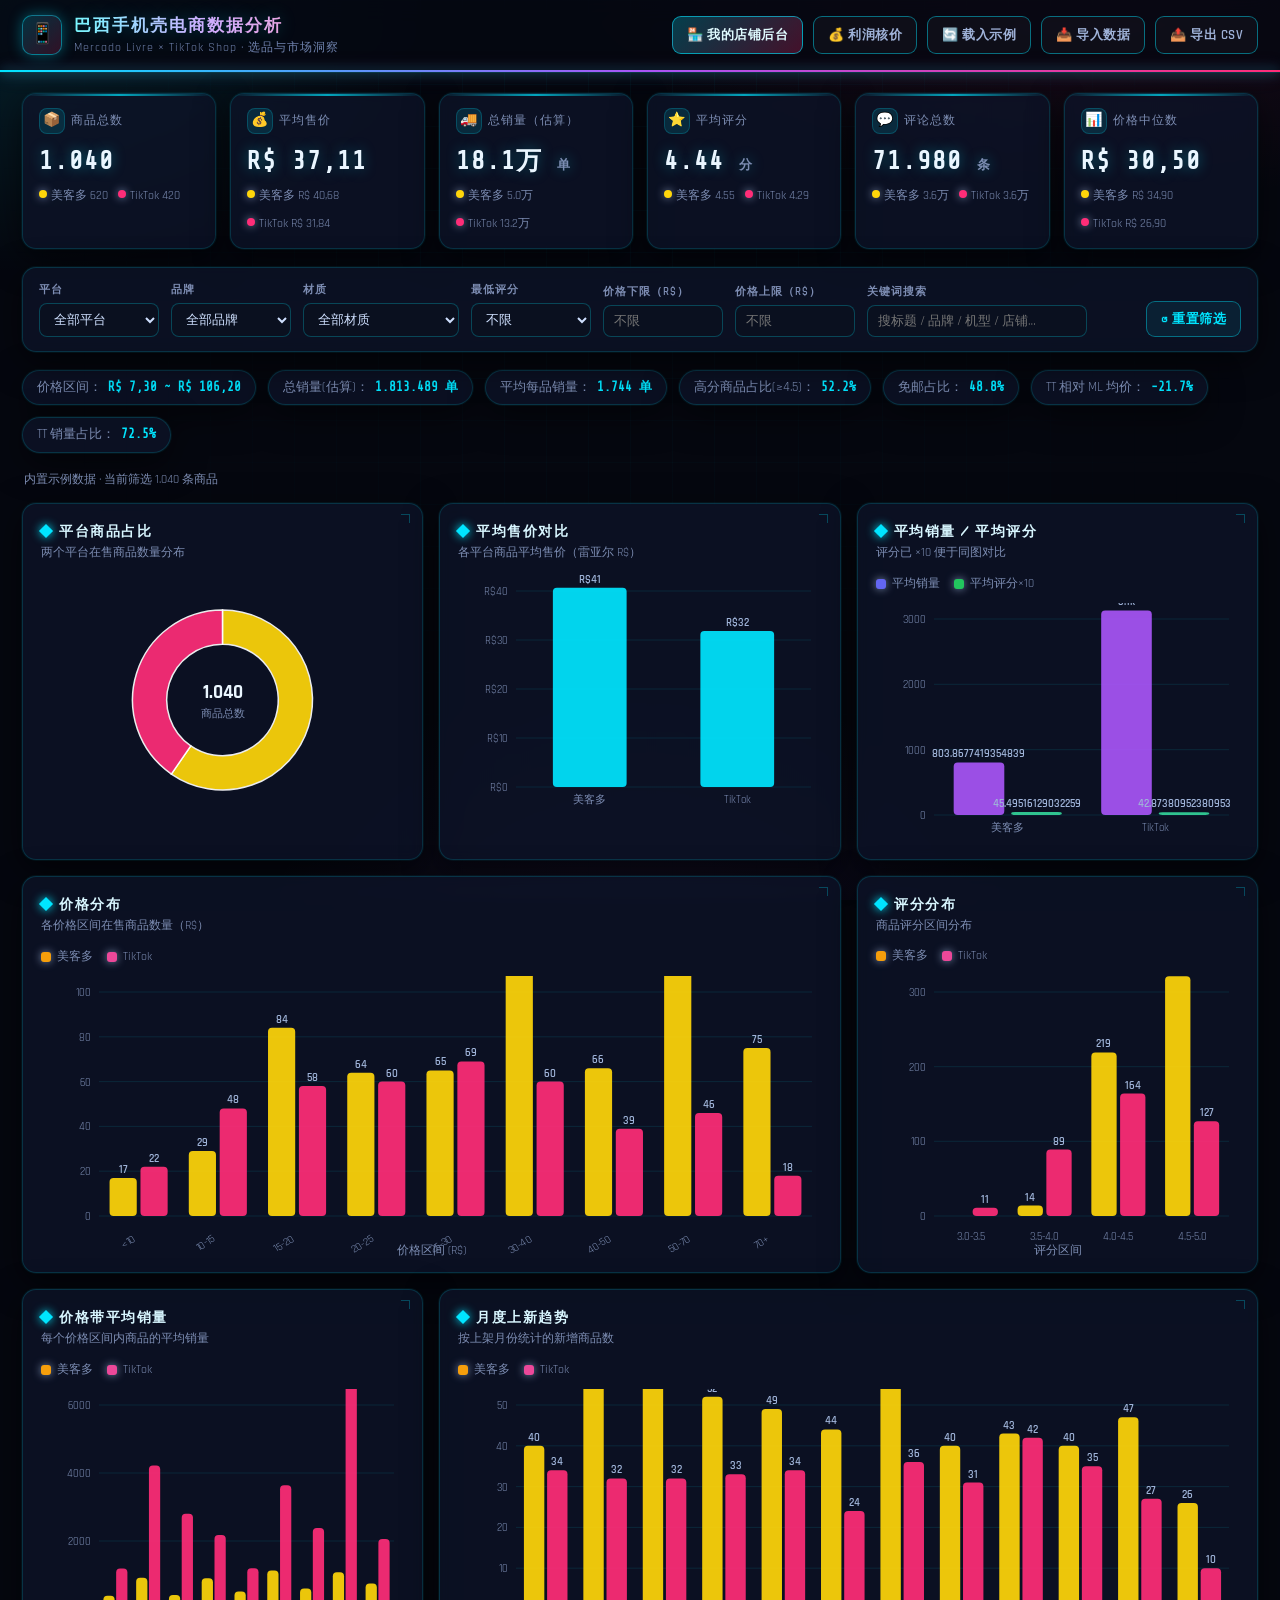
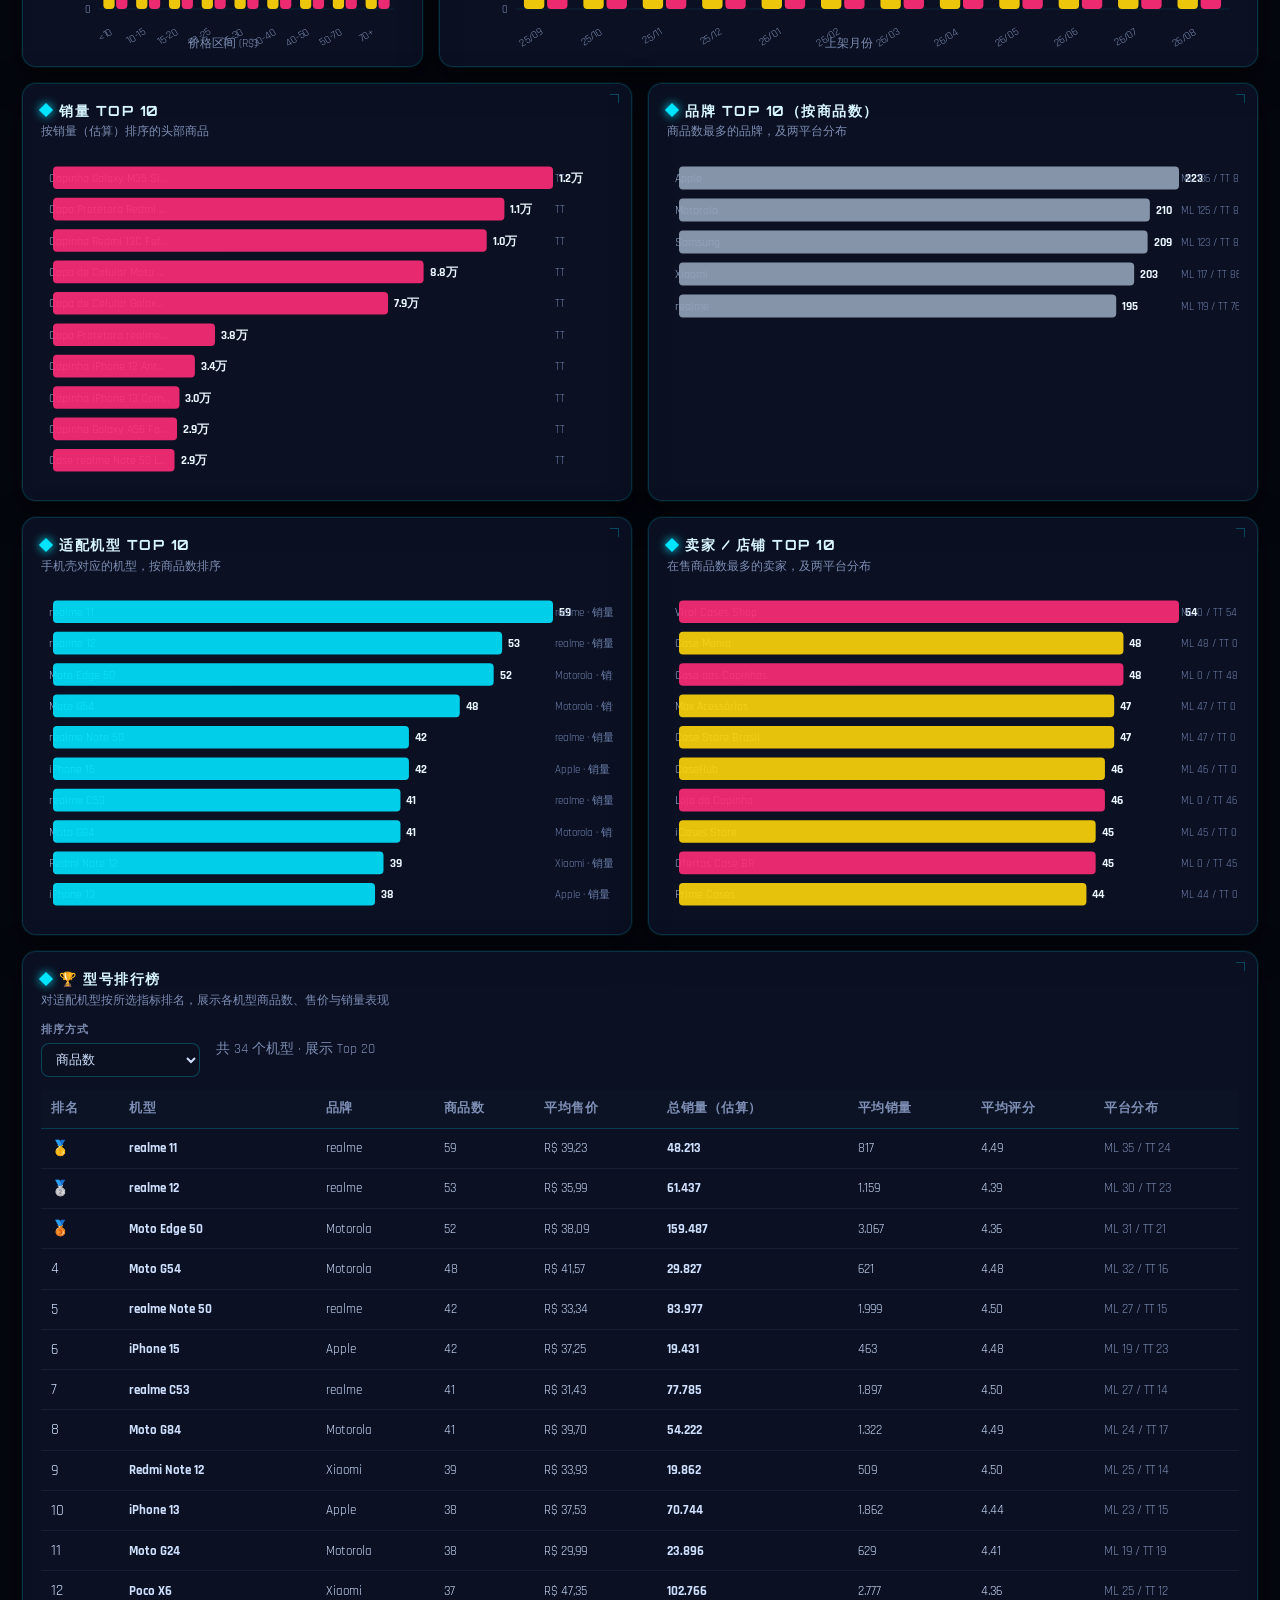
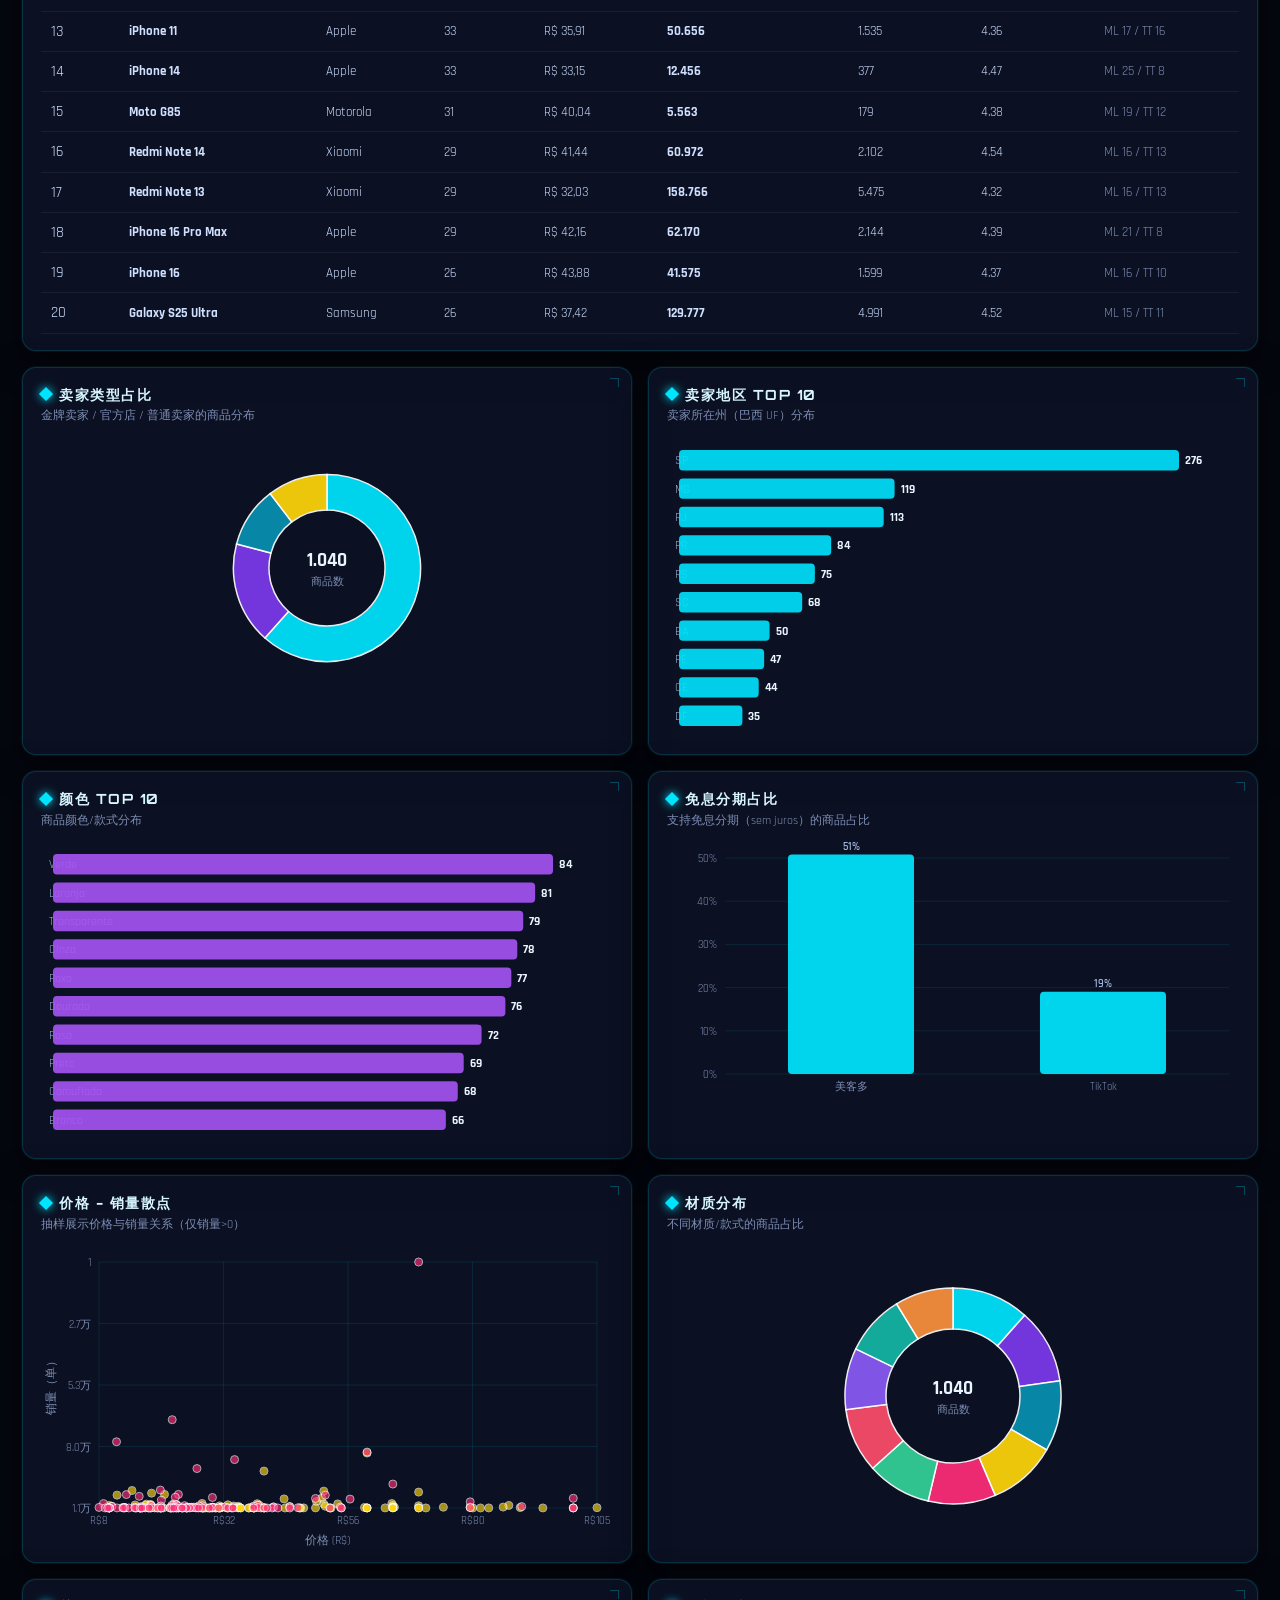
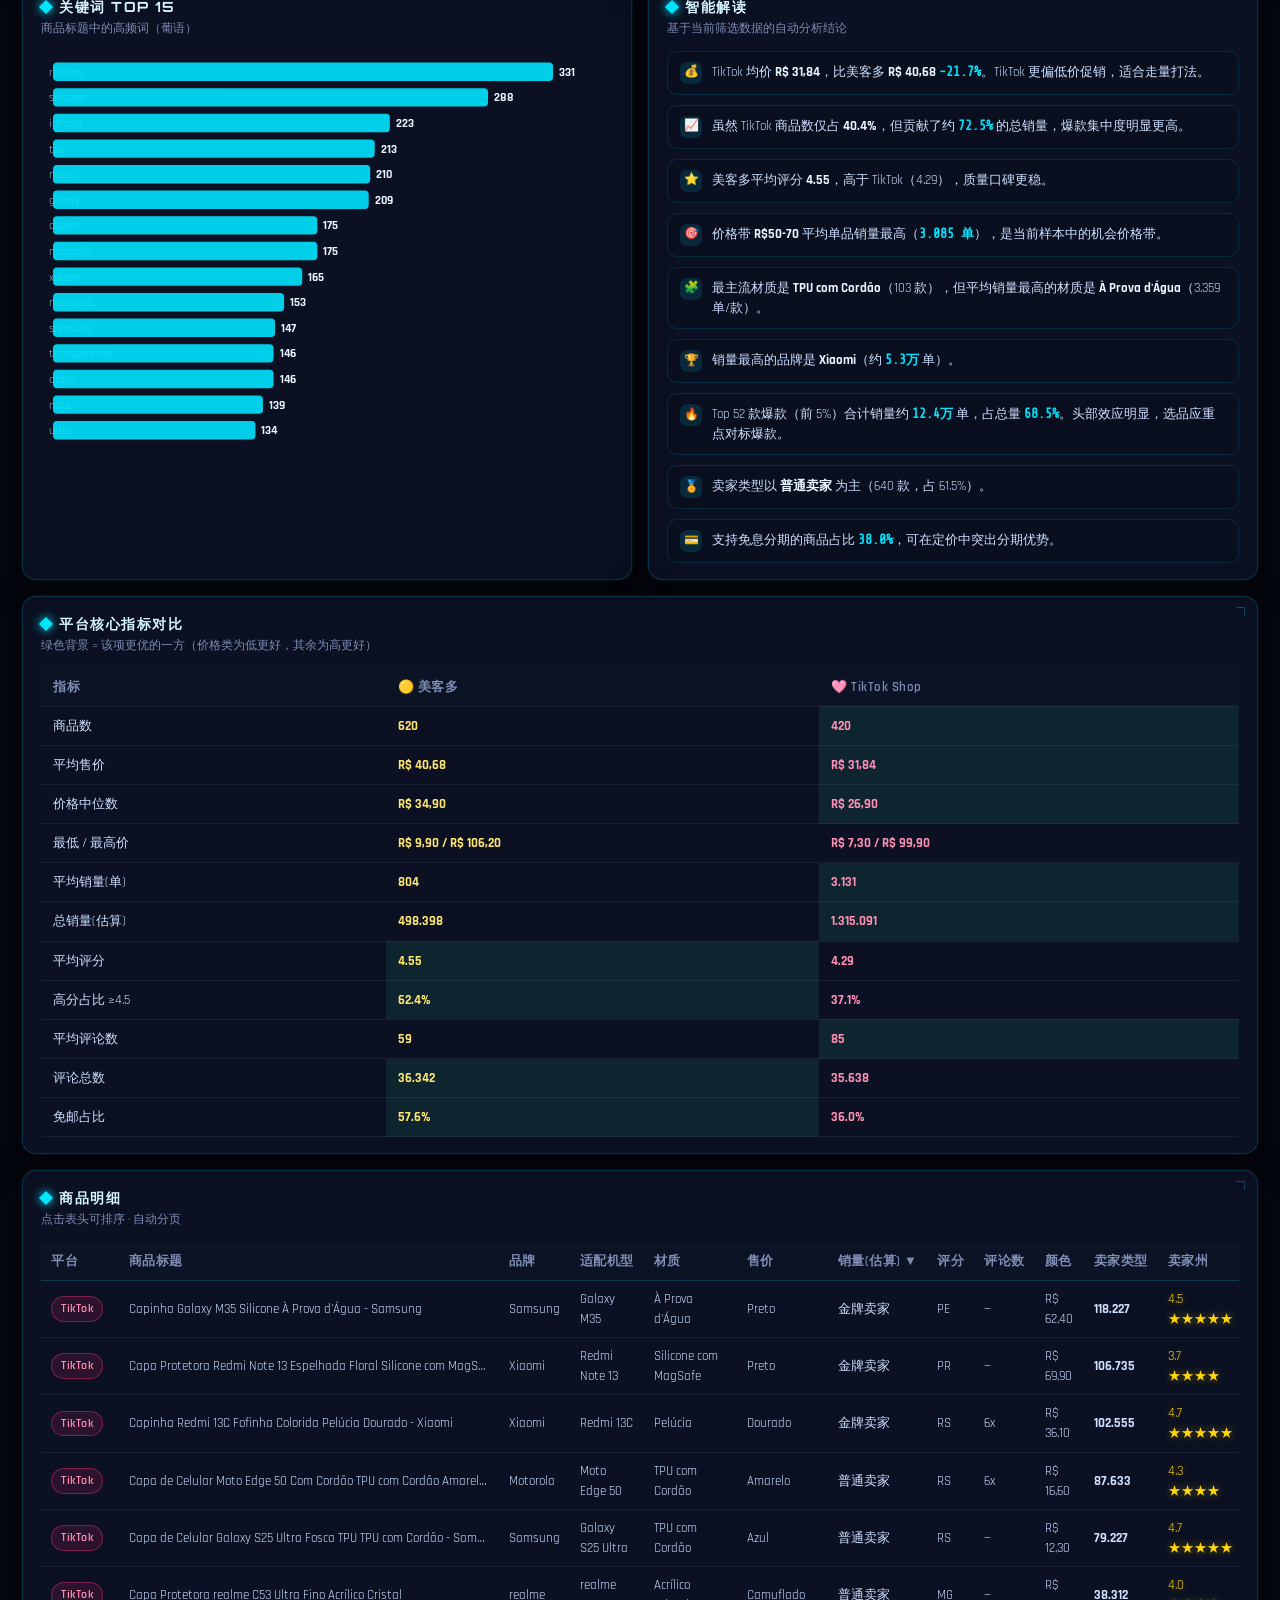
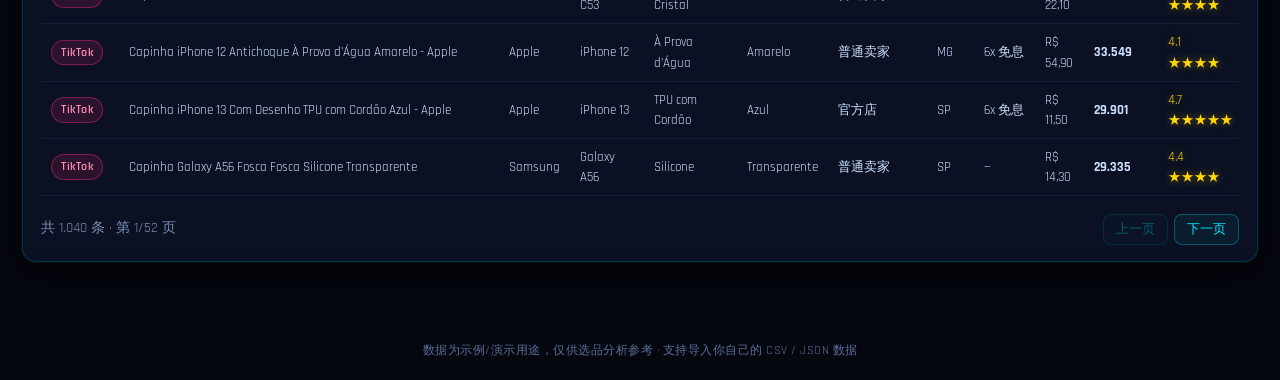
==== commit 56cc5066: "新增：巴西美客多利润核价表模块（API 推送）" ====
--- a/index.html
+++ b/index.html
@@ -23,7 +23,8 @@
     </div>
     <div class="header-actions">
       <a class="btn btn-primary" href="seller.html">🏪 我的店铺后台</a>
-      <button class="btn btn-ghost" id="btn-sample">🔄 载入示例</button>
+            <a class="btn btn-ghost" href="pricing.html">💰 利润核价</a>
+<button class="btn btn-ghost" id="btn-sample">🔄 载入示例</button>
       <button class="btn btn-ghost" id="btn-import">📥 导入数据</button>
       <button class="btn btn-ghost" id="btn-export">📤 导出 CSV</button>
     </div>
--- a/css/style.css
+++ b/css/style.css
@@ -416,3 +416,31 @@
 }
 .action-list li .ic { flex: none; }
 .action-list li b { color: #dffbff; }
+
+
+/* ============ 利润核价表页 ============ */
+.param-grid { display: grid; grid-template-columns: repeat(auto-fit, minmax(170px, 1fr)); gap: 12px; }
+.fee-box { border: 1px solid rgba(0,229,255,.2); border-radius: 12px; padding: 12px 14px; background: rgba(10,16,32,.5); }
+.fee-head { font-family: var(--font-head); font-size: 12.5px; letter-spacing: 1px; color: var(--muted); margin-bottom: 8px; text-transform: uppercase; }
+.fee-row { display: flex; gap: 8px; margin-bottom: 6px; align-items: center; }
+.fee-name { flex: 1; }
+.fee-val { width: 80px; }
+.fee-row input {
+  border: 1px solid rgba(0,229,255,.25); border-radius: 7px; padding: 6px 9px; font-size: 12.5px;
+  background: #0a101f; color: var(--text); outline: none;
+}
+.fee-row input:focus { border-color: var(--cyan); box-shadow: 0 0 0 3px rgba(0,229,255,.15); }
+.fee-del { border: 1px solid rgba(255,77,109,.4); background: rgba(255,77,109,.1); color: #ff93a6; border-radius: 7px; width: 26px; height: 26px; cursor: pointer; }
+.fee-total { margin-top: 8px; font-size: 12.5px; color: var(--muted); }
+.fee-total b { color: var(--cyan); font-family: var(--font-mono); }
+.btn-sm { padding: 5px 11px; font-size: 12px; }
+.calc-table td { white-space: nowrap; }
+.calc-input {
+  border: 1px solid rgba(0,229,255,.2); border-radius: 6px; padding: 5px 7px; font-size: 12.5px;
+  background: #0a101f; color: var(--text); outline: none; width: 100%; min-width: 64px;
+  font-family: inherit;
+}
+.calc-input:focus { border-color: var(--cyan); box-shadow: 0 0 0 3px rgba(0,229,255,.12); }
+.calc-cell { font-family: var(--font-mono); color: #cfe0ff; }
+.calc-cell.neg { color: #ff93a6; }
+.row-del { border: 1px solid rgba(255,77,109,.4); background: rgba(255,77,109,.1); color: #ff93a6; border-radius: 7px; width: 28px; height: 28px; cursor: pointer; }
